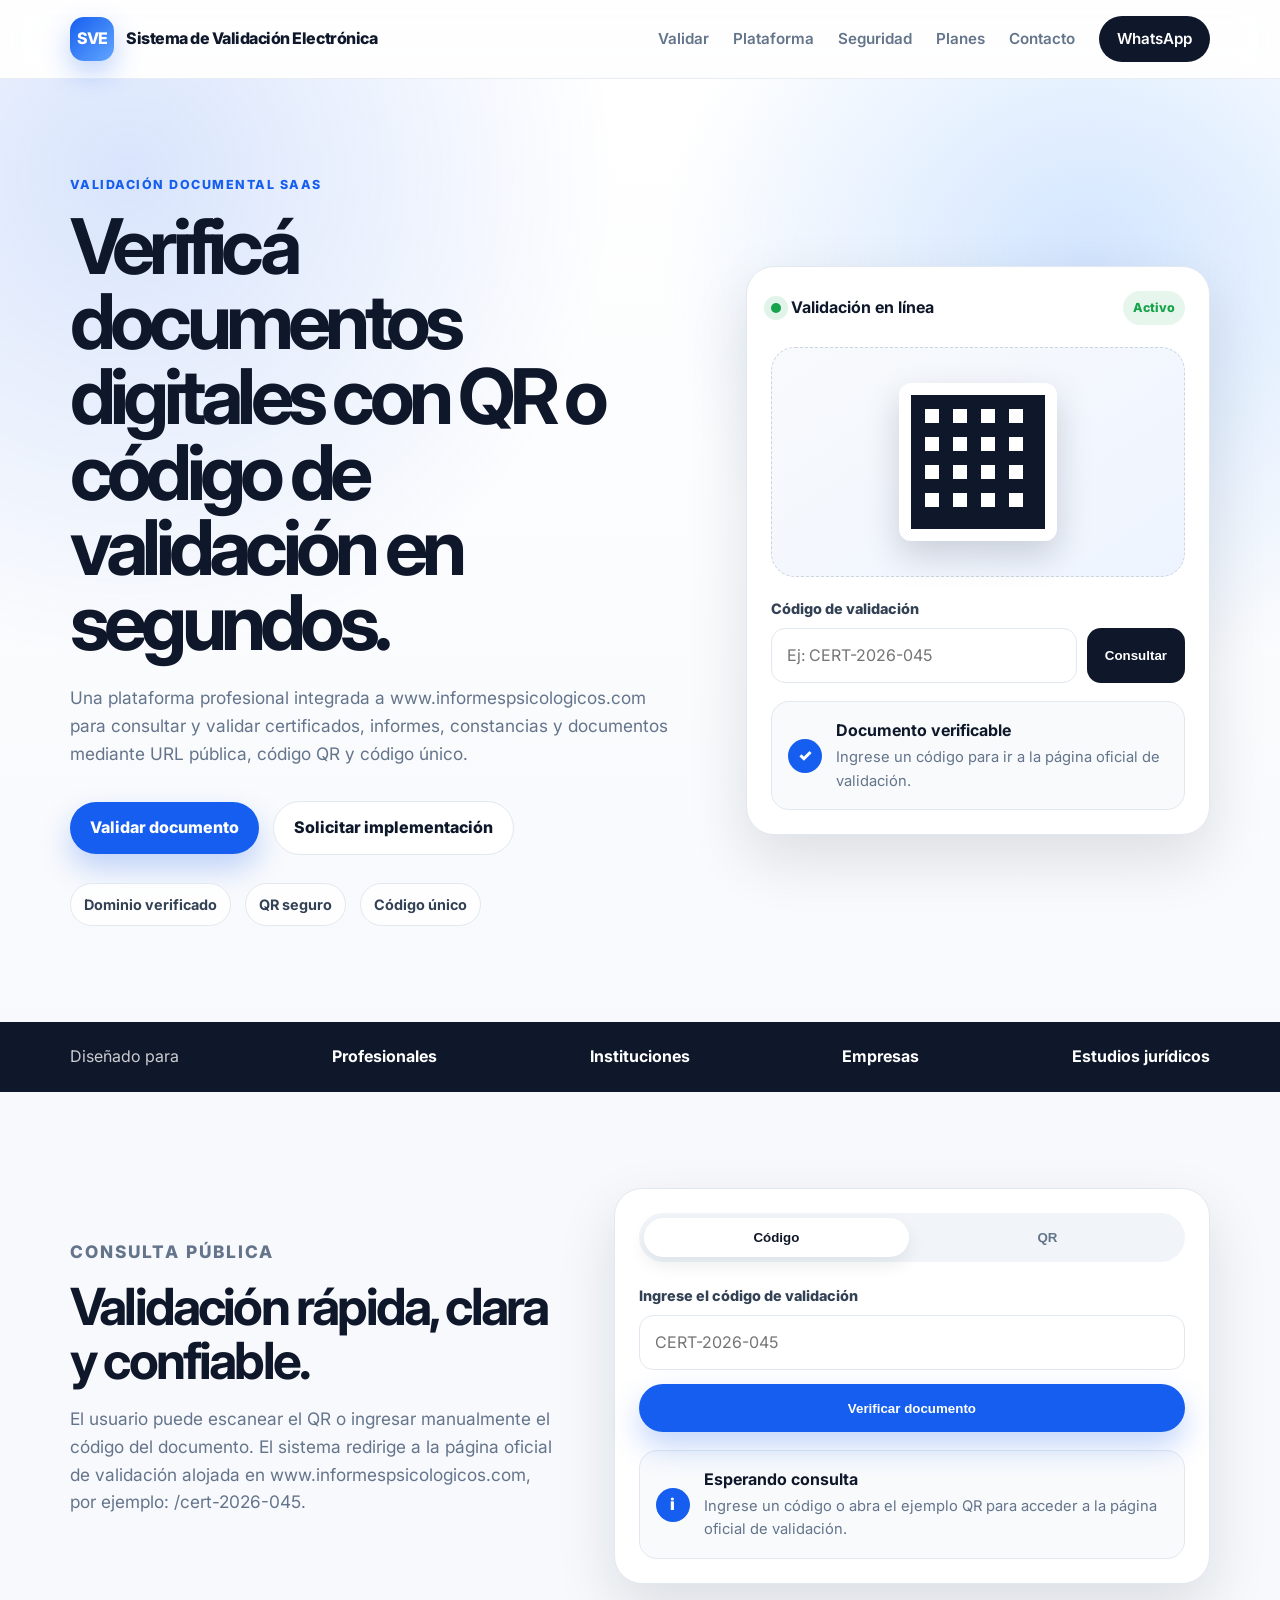
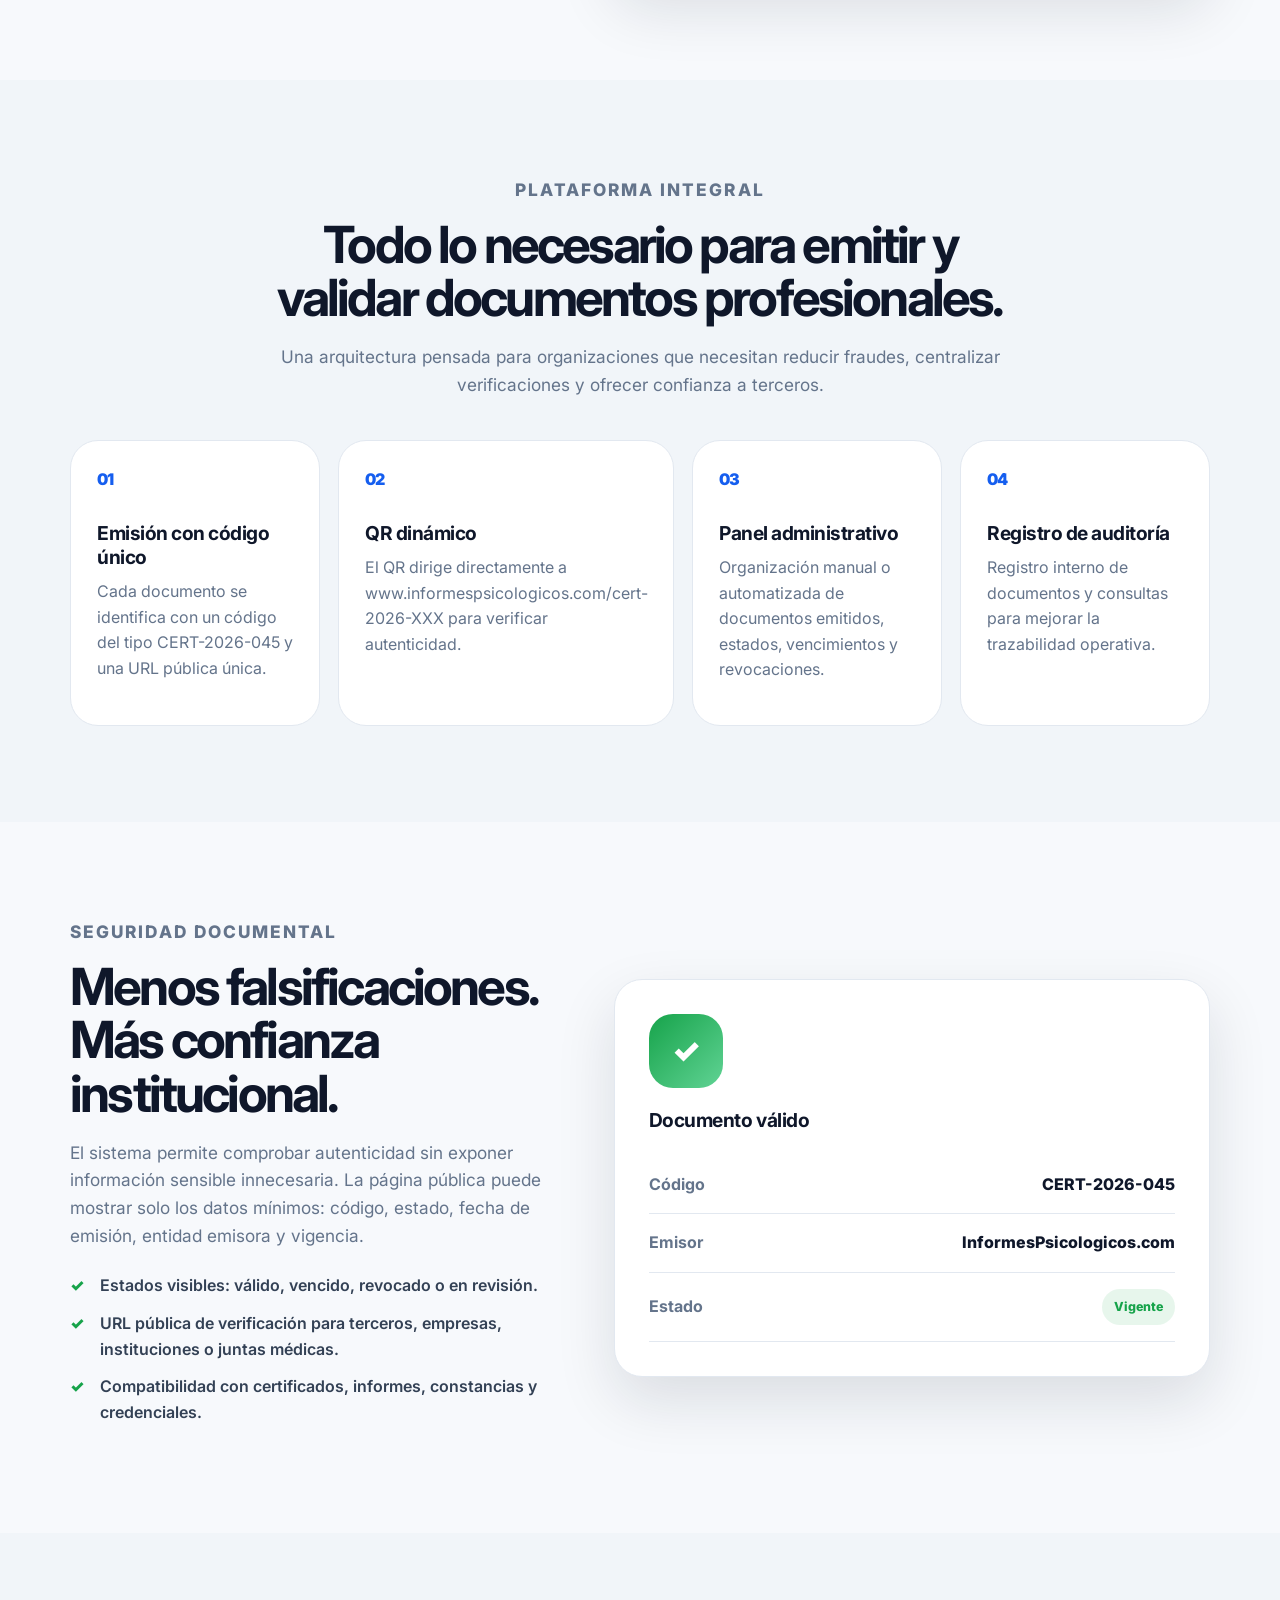
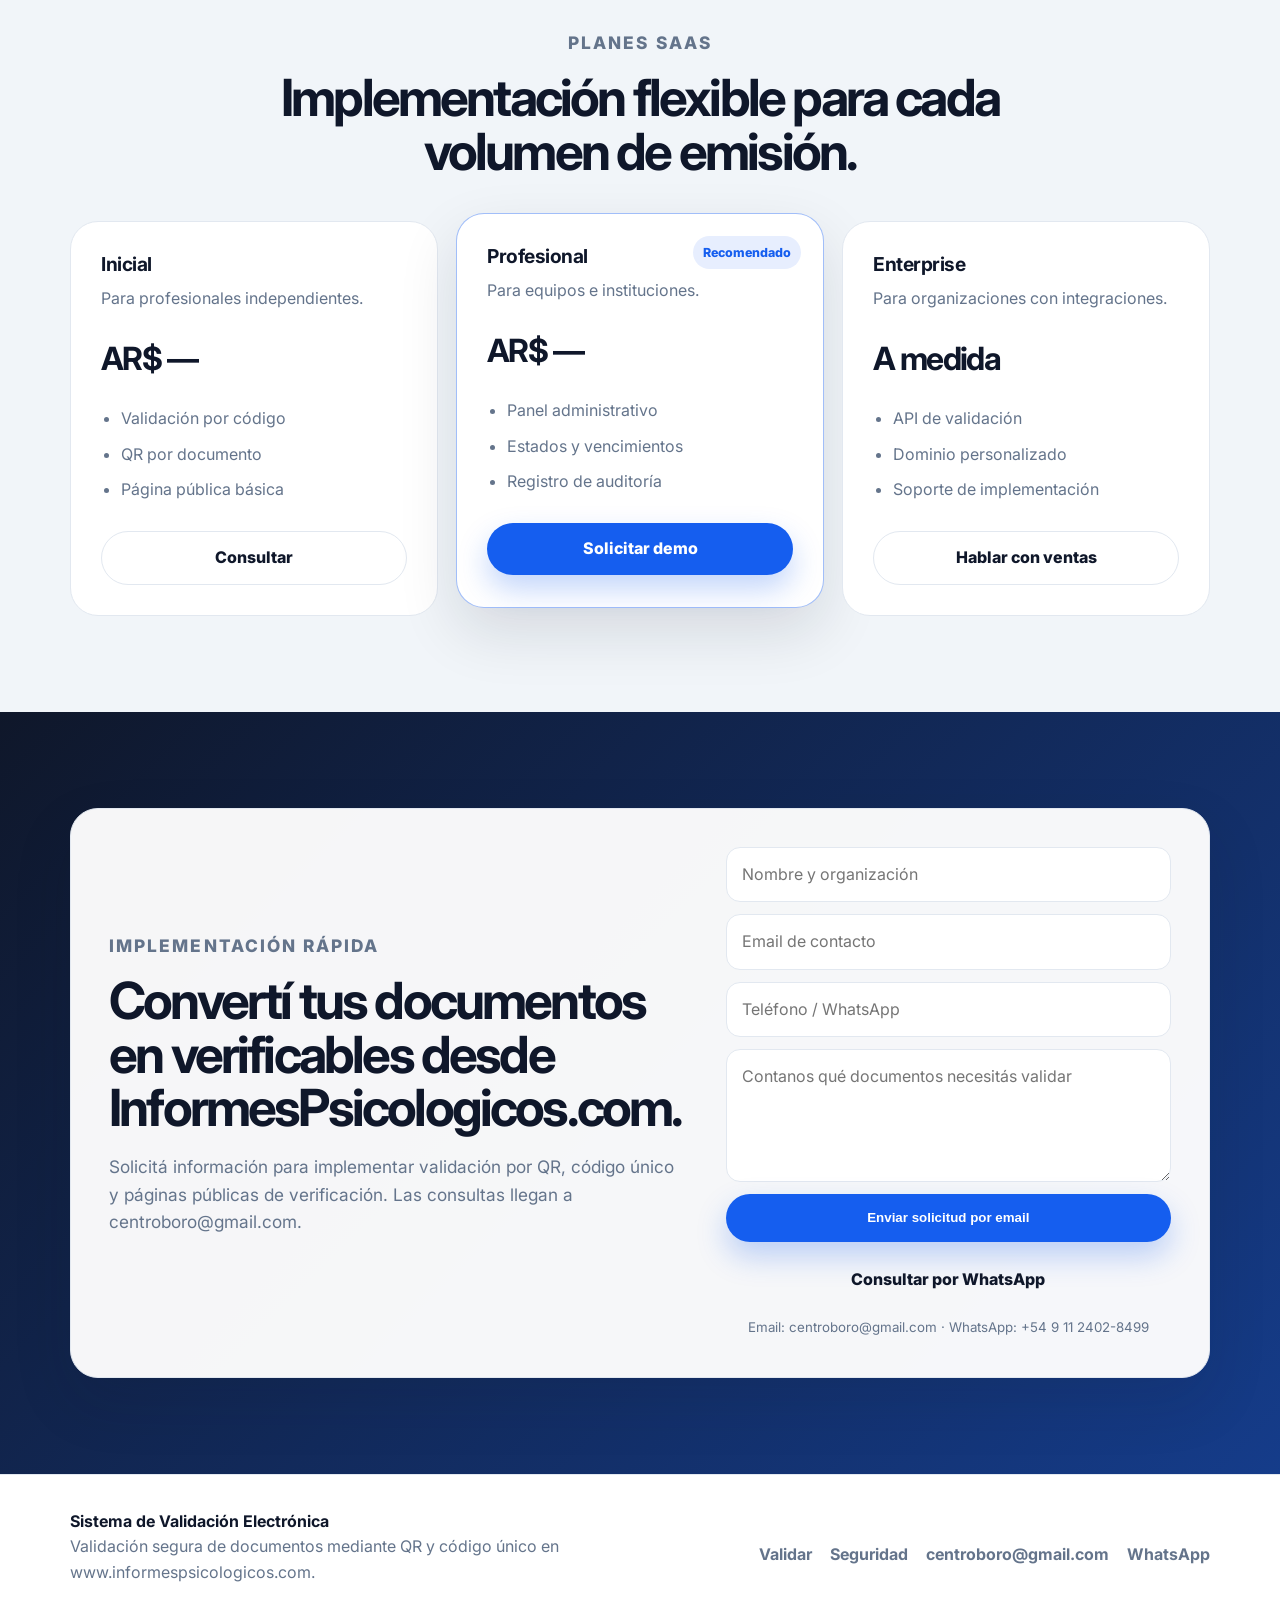
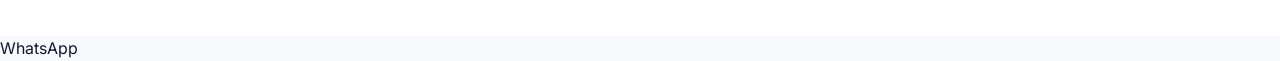
==== index.html @ 77246815 "Add files via upload" ====
<!DOCTYPE html>
<html lang="es">
<head>
  <meta charset="UTF-8" />
  <meta name="viewport" content="width=device-width, initial-scale=1.0" />
  <title>Sistema de Validación Electrónica | Validación segura de documentos</title>
  <meta name="description" content="Sistema de Validación Electrónica de InformesPsicologicos.com. Validación segura de documentos mediante código QR o código único." />
  <link rel="preconnect" href="https://fonts.googleapis.com">
  <link rel="preconnect" href="https://fonts.gstatic.com" crossorigin>
  <link href="https://fonts.googleapis.com/css2?family=Inter:wght@400;500;600;700;800&display=swap" rel="stylesheet">
  <link rel="stylesheet" href="style.css" />
</head>
<body>
  <header class="site-header" id="top">
    <nav class="navbar container" aria-label="Navegación principal">
      <a class="brand" href="#top" aria-label="Sistema de Validación Electrónica">
        <span class="brand-mark">SVE</span>
        <span class="brand-text">Sistema de Validación Electrónica</span>
      </a>

      <button class="nav-toggle" type="button" aria-label="Abrir menú" aria-expanded="false">
        <span></span>
        <span></span>
        <span></span>
      </button>

      <div class="nav-menu">
        <a href="#validar">Validar</a>
        <a href="#plataforma">Plataforma</a>
        <a href="#seguridad">Seguridad</a>
        <a href="#planes">Planes</a>
        <a href="#contacto">Contacto</a>
        <a href="https://wa.me/5491124028499?text=Hola.%20Quisiera%20recibir%20informaci%C3%B3n%20sobre%20el%20Sistema%20de%20Validaci%C3%B3n%20Electr%C3%B3nica." class="nav-cta" target="_blank" rel="noopener">WhatsApp</a>
      </div>
    </nav>
  </header>

  <main>
    <section class="hero section-padding">
      <div class="container hero-grid">
        <div class="hero-content">
          <p class="eyebrow">Validación documental SaaS</p>
          <h1>Verificá documentos digitales con QR o código de validación en segundos.</h1>
          <p class="hero-subtitle">Una plataforma profesional integrada a www.informespsicologicos.com para consultar y validar certificados, informes, constancias y documentos mediante URL pública, código QR y código único.</p>
          <div class="hero-actions">
            <a class="btn btn-primary" href="#validar">Validar documento</a>
            <a class="btn btn-secondary" href="#contacto">Solicitar implementación</a>
          </div>
          <div class="trust-row" aria-label="Características principales">
            <span>Dominio verificado</span>
            <span>QR seguro</span>
            <span>Código único</span>
          </div>
        </div>

        <aside class="validation-card" aria-label="Panel de validación rápida">
          <div class="card-header">
            <div>
              <span class="status-dot"></span>
              <strong>Validación en línea</strong>
            </div>
            <span class="badge">Activo</span>
          </div>
          <div class="qr-preview" aria-hidden="true">
            <div class="qr-grid"></div>
          </div>
          <form class="quick-form" id="heroValidationForm">
            <label for="heroCode">Código de validación</label>
            <div class="input-group">
              <input id="heroCode" name="heroCode" type="text" placeholder="Ej: CERT-2026-045" autocomplete="off" />
              <button type="submit">Consultar</button>
            </div>
          </form>
          <div class="mock-result" id="heroResult">
            <span class="check-icon">✓</span>
            <div>
              <strong>Documento verificable</strong>
              <p>Ingrese un código para ir a la página oficial de validación.</p>
            </div>
          </div>
        </aside>
      </div>
    </section>

    <section class="logos-section">
      <div class="container logos-wrap">
        <span>Diseñado para</span>
        <strong>Profesionales</strong>
        <strong>Instituciones</strong>
        <strong>Empresas</strong>
        <strong>Estudios jurídicos</strong>
      </div>
    </section>

    <section class="section-padding" id="validar">
      <div class="container validation-section">
        <div class="section-copy">
          <p class="eyebrow">Consulta pública</p>
          <h2>Validación rápida, clara y confiable.</h2>
          <p>El usuario puede escanear el QR o ingresar manualmente el código del documento. El sistema redirige a la página oficial de validación alojada en www.informespsicologicos.com, por ejemplo: /cert-2026-045.</p>
        </div>

        <div class="validator-panel">
          <div class="tabs" role="tablist" aria-label="Método de validación">
            <button class="tab active" type="button" data-tab="code">Código</button>
            <button class="tab" type="button" data-tab="qr">QR</button>
          </div>

          <div class="tab-panel active" id="codePanel">
            <form id="validationForm">
              <label for="validationCode">Ingrese el código de validación</label>
              <input id="validationCode" type="text" placeholder="CERT-2026-045" autocomplete="off" />
              <button class="btn btn-primary full" type="submit">Verificar documento</button>
            </form>
          </div>

          <div class="tab-panel" id="qrPanel">
            <div class="upload-box">
              <span class="upload-icon">▣</span>
              <strong>Escanear código QR</strong>
              <p>El QR impreso en cada documento debe apuntar a su URL oficial de validación, por ejemplo: www.informespsicologicos.com/cert-2026-045.</p>
              <button class="btn btn-secondary" type="button" id="simulateQr">Abrir ejemplo QR</button>
            </div>
          </div>

          <div class="result-box" id="resultBox" aria-live="polite">
            <span class="result-icon">i</span>
            <div>
              <strong>Esperando consulta</strong>
              <p>Ingrese un código o abra el ejemplo QR para acceder a la página oficial de validación.</p>
            </div>
          </div>
        </div>
      </div>
    </section>

    <section class="section-padding muted" id="plataforma">
      <div class="container">
        <div class="section-heading centered">
          <p class="eyebrow">Plataforma integral</p>
          <h2>Todo lo necesario para emitir y validar documentos profesionales.</h2>
          <p>Una arquitectura pensada para organizaciones que necesitan reducir fraudes, centralizar verificaciones y ofrecer confianza a terceros.</p>
        </div>

        <div class="features-grid">
          <article class="feature-card">
            <span class="feature-icon">01</span>
            <h3>Emisión con código único</h3>
            <p>Cada documento se identifica con un código del tipo CERT-2026-045 y una URL pública única.</p>
          </article>
          <article class="feature-card">
            <span class="feature-icon">02</span>
            <h3>QR dinámico</h3>
            <p>El QR dirige directamente a www.informespsicologicos.com/cert-2026-XXX para verificar autenticidad.</p>
          </article>
          <article class="feature-card">
            <span class="feature-icon">03</span>
            <h3>Panel administrativo</h3>
            <p>Organización manual o automatizada de documentos emitidos, estados, vencimientos y revocaciones.</p>
          </article>
          <article class="feature-card">
            <span class="feature-icon">04</span>
            <h3>Registro de auditoría</h3>
            <p>Registro interno de documentos y consultas para mejorar la trazabilidad operativa.</p>
          </article>
        </div>
      </div>
    </section>

    <section class="section-padding" id="seguridad">
      <div class="container security-grid">
        <div class="section-copy">
          <p class="eyebrow">Seguridad documental</p>
          <h2>Menos falsificaciones. Más confianza institucional.</h2>
          <p>El sistema permite comprobar autenticidad sin exponer información sensible innecesaria. La página pública puede mostrar solo los datos mínimos: código, estado, fecha de emisión, entidad emisora y vigencia.</p>
          <ul class="check-list">
            <li>Estados visibles: válido, vencido, revocado o en revisión.</li>
            <li>URL pública de verificación para terceros, empresas, instituciones o juntas médicas.</li>
            <li>Compatibilidad con certificados, informes, constancias y credenciales.</li>
          </ul>
        </div>

        <div class="security-card">
          <div class="shield">✓</div>
          <h3>Documento válido</h3>
          <dl>
            <div>
              <dt>Código</dt>
              <dd>CERT-2026-045</dd>
            </div>
            <div>
              <dt>Emisor</dt>
              <dd>InformesPsicologicos.com</dd>
            </div>
            <div>
              <dt>Estado</dt>
              <dd><span class="green-pill">Vigente</span></dd>
            </div>
          </dl>
        </div>
      </div>
    </section>

    <section class="section-padding muted" id="planes">
      <div class="container">
        <div class="section-heading centered">
          <p class="eyebrow">Planes SaaS</p>
          <h2>Implementación flexible para cada volumen de emisión.</h2>
        </div>

        <div class="pricing-grid">
          <article class="price-card">
            <h3>Inicial</h3>
            <p>Para profesionales independientes.</p>
            <strong class="price">AR$ —</strong>
            <ul>
              <li>Validación por código</li>
              <li>QR por documento</li>
              <li>Página pública básica</li>
            </ul>
            <a class="btn btn-secondary full" href="#contacto">Consultar</a>
          </article>
          <article class="price-card featured">
            <span class="popular">Recomendado</span>
            <h3>Profesional</h3>
            <p>Para equipos e instituciones.</p>
            <strong class="price">AR$ —</strong>
            <ul>
              <li>Panel administrativo</li>
              <li>Estados y vencimientos</li>
              <li>Registro de auditoría</li>
            </ul>
            <a class="btn btn-primary full" href="#contacto">Solicitar demo</a>
          </article>
          <article class="price-card">
            <h3>Enterprise</h3>
            <p>Para organizaciones con integraciones.</p>
            <strong class="price">A medida</strong>
            <ul>
              <li>API de validación</li>
              <li>Dominio personalizado</li>
              <li>Soporte de implementación</li>
            </ul>
            <a class="btn btn-secondary full" href="#contacto">Hablar con ventas</a>
          </article>
        </div>
      </div>
    </section>

    <section class="cta-section" id="contacto">
      <div class="container cta-box">
        <div>
          <p class="eyebrow">Implementación rápida</p>
          <h2>Convertí tus documentos en verificables desde InformesPsicologicos.com.</h2>
          <p>Solicitá información para implementar validación por QR, código único y páginas públicas de verificación. Las consultas llegan a centroboro@gmail.com.</p>
        </div>
        <form class="contact-form" id="contactForm">
          <input type="text" id="name" placeholder="Nombre y organización" required />
          <input type="email" id="email" placeholder="Email de contacto" required />
          <input type="tel" id="phone" placeholder="Teléfono / WhatsApp" />
          <textarea id="message" rows="4" placeholder="Contanos qué documentos necesitás validar"></textarea>
          <button class="btn btn-primary full" type="submit">Enviar solicitud por email</button>
          <a class="btn btn-whatsapp full" href="https://wa.me/5491124028499?text=Hola.%20Quisiera%20recibir%20informaci%C3%B3n%20sobre%20el%20Sistema%20de%20Validaci%C3%B3n%20Electr%C3%B3nica." target="_blank" rel="noopener">Consultar por WhatsApp</a>
          <small id="contactStatus">Email: centroboro@gmail.com · WhatsApp: +54 9 11 2402-8499</small>
        </form>
      </div>
    </section>
  </main>

  <footer class="site-footer">
    <div class="container footer-grid">
      <div>
        <strong>Sistema de Validación Electrónica</strong>
        <p>Validación segura de documentos mediante QR y código único en www.informespsicologicos.com.</p>
      </div>
      <div class="footer-links">
        <a href="#validar">Validar</a>
        <a href="#seguridad">Seguridad</a>
        <a href="mailto:centroboro@gmail.com">centroboro@gmail.com</a>
        <a href="https://wa.me/5491124028499" target="_blank" rel="noopener">WhatsApp</a>
      </div>
    </div>
  </footer>

  <a class="floating-whatsapp" href="https://wa.me/5491124028499?text=Hola.%20Quisiera%20recibir%20informaci%C3%B3n%20sobre%20el%20Sistema%20de%20Validaci%C3%B3n%20Electr%C3%B3nica." target="_blank" rel="noopener" aria-label="Contactar por WhatsApp">WhatsApp</a>

  <script src="script.js"></script>
</body>
</html>
---- style.css ----
:root {
  --bg: #f7f9fc;
  --surface: #ffffff;
  --surface-soft: #eef4ff;
  --text: #0f172a;
  --muted: #64748b;
  --primary: #155eef;
  --primary-dark: #0f45bd;
  --border: #e2e8f0;
  --success: #16a34a;
  --warning: #ca8a04;
  --danger: #dc2626;
  --shadow: 0 24px 60px rgba(15, 23, 42, 0.12);
  --radius-xl: 28px;
  --radius-lg: 20px;
  --radius-md: 14px;
}

* {
  box-sizing: border-box;
}

html {
  scroll-behavior: smooth;
}

body {
  margin: 0;
  font-family: 'Inter', system-ui, -apple-system, BlinkMacSystemFont, 'Segoe UI', sans-serif;
  background: var(--bg);
  color: var(--text);
  line-height: 1.6;
}

a {
  color: inherit;
  text-decoration: none;
}

img,
svg {
  max-width: 100%;
}

.container {
  width: min(1140px, calc(100% - 40px));
  margin: 0 auto;
}

.section-padding {
  padding: 96px 0;
}

.site-header {
  position: sticky;
  top: 0;
  z-index: 30;
  background: rgba(255, 255, 255, 0.84);
  backdrop-filter: blur(18px);
  border-bottom: 1px solid rgba(226, 232, 240, 0.78);
}

.navbar {
  height: 78px;
  display: flex;
  align-items: center;
  justify-content: space-between;
  gap: 24px;
}

.brand {
  display: flex;
  align-items: center;
  gap: 12px;
  font-weight: 800;
}

.brand-mark {
  display: grid;
  place-items: center;
  width: 44px;
  height: 44px;
  border-radius: 14px;
  background: linear-gradient(135deg, var(--primary), #62a6ff);
  color: #fff;
  letter-spacing: -0.05em;
  box-shadow: 0 12px 28px rgba(21, 94, 239, 0.28);
}

.brand-text {
  letter-spacing: -0.03em;
}

.nav-menu {
  display: flex;
  align-items: center;
  gap: 24px;
  color: var(--muted);
  font-weight: 600;
  font-size: 0.95rem;
}

.nav-menu a:hover {
  color: var(--primary);
}

.nav-cta {
  color: #fff !important;
  background: var(--text);
  padding: 11px 18px;
  border-radius: 999px;
}

.nav-toggle {
  display: none;
  width: 44px;
  height: 44px;
  border: 1px solid var(--border);
  background: #fff;
  border-radius: 12px;
  padding: 9px;
  cursor: pointer;
}

.nav-toggle span {
  display: block;
  height: 2px;
  background: var(--text);
  margin: 6px 0;
  border-radius: 999px;
}

.hero {
  position: relative;
  overflow: hidden;
  background:
    radial-gradient(circle at 10% 10%, rgba(21, 94, 239, 0.16), transparent 34%),
    radial-gradient(circle at 85% 20%, rgba(98, 166, 255, 0.28), transparent 32%),
    linear-gradient(180deg, #ffffff 0%, #f7f9fc 100%);
}

.hero-grid {
  display: grid;
  grid-template-columns: minmax(0, 1.08fr) minmax(340px, 0.82fr);
  align-items: center;
  gap: 64px;
}

.eyebrow {
  margin: 0 0 14px;
  color: var(--primary);
  font-weight: 800;
  text-transform: uppercase;
  letter-spacing: 0.12em;
  font-size: 0.78rem;
}

h1,
h2,
h3,
p {
  margin-top: 0;
}

h1 {
  font-size: clamp(2.7rem, 6vw, 5.3rem);
  line-height: 0.98;
  letter-spacing: -0.075em;
  margin-bottom: 24px;
}

h2 {
  font-size: clamp(2rem, 4vw, 3.3rem);
  line-height: 1.05;
  letter-spacing: -0.055em;
  margin-bottom: 18px;
}

h3 {
  font-size: 1.2rem;
  line-height: 1.25;
  letter-spacing: -0.025em;
  margin-bottom: 10px;
}

.hero-subtitle,
.section-copy p,
.section-heading p,
.cta-box p {
  color: var(--muted);
  font-size: 1.08rem;
}

.hero-actions,
.trust-row {
  display: flex;
  flex-wrap: wrap;
  gap: 14px;
  align-items: center;
}

.hero-actions {
  margin: 34px 0 28px;
}

.btn {
  display: inline-flex;
  align-items: center;
  justify-content: center;
  min-height: 48px;
  padding: 13px 20px;
  border: 0;
  border-radius: 999px;
  font-weight: 800;
  cursor: pointer;
  transition: transform 0.18s ease, box-shadow 0.18s ease, background 0.18s ease;
}

.btn:hover {
  transform: translateY(-2px);
}

.btn-primary {
  color: #fff;
  background: var(--primary);
  box-shadow: 0 14px 30px rgba(21, 94, 239, 0.26);
}

.btn-primary:hover {
  background: var(--primary-dark);
}

.btn-secondary {
  color: var(--text);
  background: #fff;
  border: 1px solid var(--border);
}

.full {
  width: 100%;
}

.trust-row span {
  color: #334155;
  background: rgba(255, 255, 255, 0.84);
  border: 1px solid var(--border);
  border-radius: 999px;
  padding: 9px 13px;
  font-size: 0.9rem;
  font-weight: 700;
}

.validation-card,
.validator-panel,
.security-card,
.price-card,
.feature-card,
.cta-box {
  background: var(--surface);
  border: 1px solid var(--border);
  border-radius: var(--radius-xl);
  box-shadow: var(--shadow);
}

.validation-card {
  padding: 24px;
}

.card-header,
.mock-result,
.result-box {
  display: flex;
  align-items: center;
  gap: 14px;
}

.card-header {
  justify-content: space-between;
  margin-bottom: 22px;
}

.card-header > div {
  display: flex;
  align-items: center;
  gap: 10px;
}

.status-dot {
  width: 10px;
  height: 10px;
  background: var(--success);
  border-radius: 50%;
  box-shadow: 0 0 0 7px rgba(22, 163, 74, 0.12);
}

.badge,
.green-pill,
.popular {
  display: inline-flex;
  align-items: center;
  border-radius: 999px;
  font-weight: 800;
  font-size: 0.78rem;
}

.badge {
  color: var(--success);
  background: rgba(22, 163, 74, 0.1);
  padding: 7px 10px;
}

.qr-preview {
  display: grid;
  place-items: center;
  height: 230px;
  background: linear-gradient(145deg, #f8fafc, #eef4ff);
  border: 1px dashed #cbd5e1;
  border-radius: 24px;
  margin-bottom: 20px;
}

.qr-grid {
  width: 158px;
  height: 158px;
  border-radius: 12px;
  background:
    linear-gradient(90deg, #0f172a 50%, transparent 50%) 0 0 / 28px 28px,
    linear-gradient(#0f172a 50%, transparent 50%) 0 0 / 28px 28px,
    #fff;
  border: 12px solid #fff;
  box-shadow: inset 0 0 0 10px #0f172a, 0 14px 35px rgba(15, 23, 42, 0.18);
}

.quick-form label,
#validationForm label {
  display: block;
  margin-bottom: 8px;
  color: #334155;
  font-weight: 800;
  font-size: 0.9rem;
}

.input-group {
  display: flex;
  gap: 10px;
}

input,
textarea {
  width: 100%;
  border: 1px solid var(--border);
  border-radius: 14px;
  padding: 14px 15px;
  color: var(--text);
  background: #fff;
  font: inherit;
  outline: none;
}

textarea {
  resize: vertical;
}

input:focus,
textarea:focus {
  border-color: var(--primary);
  box-shadow: 0 0 0 4px rgba(21, 94, 239, 0.12);
}

.input-group button {
  border: 0;
  border-radius: 14px;
  padding: 0 18px;
  color: #fff;
  background: var(--text);
  font-weight: 800;
  cursor: pointer;
}

.mock-result,
.result-box {
  margin-top: 18px;
  padding: 16px;
  border-radius: 18px;
  background: #f8fafc;
  border: 1px solid var(--border);
}

.mock-result p,
.result-box p {
  margin: 2px 0 0;
  color: var(--muted);
  font-size: 0.92rem;
}

.check-icon,
.result-icon {
  display: grid;
  place-items: center;
  flex: 0 0 34px;
  width: 34px;
  height: 34px;
  border-radius: 50%;
  color: #fff;
  background: var(--primary);
  font-weight: 900;
}

.logos-section {
  padding: 22px 0;
  background: var(--text);
  color: #fff;
}

.logos-wrap {
  display: flex;
  justify-content: space-between;
  gap: 18px;
  flex-wrap: wrap;
  color: rgba(255, 255, 255, 0.78);
}

.logos-wrap strong {
  color: #fff;
}

.validation-section,
.security-grid {
  display: grid;
  grid-template-columns: 0.9fr 1.1fr;
  gap: 56px;
  align-items: center;
}

.validator-panel {
  padding: 24px;
}

.tabs {
  display: grid;
  grid-template-columns: 1fr 1fr;
  padding: 5px;
  gap: 6px;
  background: #f1f5f9;
  border-radius: 999px;
  margin-bottom: 22px;
}

.tab {
  border: 0;
  background: transparent;
  padding: 12px;
  border-radius: 999px;
  color: var(--muted);
  font-weight: 800;
  cursor: pointer;
}

.tab.active {
  color: var(--text);
  background: #fff;
  box-shadow: 0 8px 18px rgba(15, 23, 42, 0.08);
}

.tab-panel {
  display: none;
}

.tab-panel.active {
  display: block;
}

#validationForm input {
  margin-bottom: 14px;
}

.upload-box {
  display: grid;
  place-items: center;
  text-align: center;
  gap: 10px;
  min-height: 238px;
  padding: 30px;
  border: 1px dashed #cbd5e1;
  border-radius: 22px;
  background: #f8fafc;
}

.upload-box p {
  color: var(--muted);
  margin-bottom: 4px;
}

.upload-icon {
  display: grid;
  place-items: center;
  width: 56px;
  height: 56px;
  border-radius: 18px;
  color: var(--primary);
  background: rgba(21, 94, 239, 0.1);
  font-size: 1.7rem;
}

.muted {
  background: #f1f5f9;
}

.section-heading {
  max-width: 760px;
  margin-bottom: 42px;
}

.centered {
  text-align: center;
  margin-left: auto;
  margin-right: auto;
}

.features-grid,
.pricing-grid {
  display: grid;
  grid-template-columns: repeat(4, 1fr);
  gap: 18px;
}

.feature-card {
  padding: 26px;
  box-shadow: none;
}

.feature-card p,
.price-card p,
.price-card li,
.site-footer p {
  color: var(--muted);
}

.feature-icon {
  display: inline-flex;
  margin-bottom: 28px;
  color: var(--primary);
  font-weight: 900;
  letter-spacing: -0.05em;
}

.check-list {
  list-style: none;
  padding: 0;
  margin: 24px 0 0;
}

.check-list li {
  position: relative;
  padding-left: 30px;
  margin: 12px 0;
  color: #334155;
  font-weight: 600;
}

.check-list li::before {
  content: '✓';
  position: absolute;
  left: 0;
  top: 0;
  color: var(--success);
  font-weight: 900;
}

.security-card {
  padding: 34px;
}

.shield {
  display: grid;
  place-items: center;
  width: 74px;
  height: 74px;
  border-radius: 24px;
  color: #fff;
  background: linear-gradient(135deg, var(--success), #60d394);
  font-size: 2rem;
  font-weight: 900;
  margin-bottom: 20px;
}

dl {
  margin: 24px 0 0;
}

dl div {
  display: flex;
  align-items: center;
  justify-content: space-between;
  gap: 18px;
  padding: 16px 0;
  border-bottom: 1px solid var(--border);
}

dt {
  color: var(--muted);
  font-weight: 700;
}

dd {
  margin: 0;
  font-weight: 800;
}

.green-pill {
  color: var(--success);
  background: rgba(22, 163, 74, 0.1);
  padding: 8px 12px;
}

.pricing-grid {
  grid-template-columns: repeat(3, 1fr);
  align-items: stretch;
}

.price-card {
  position: relative;
  padding: 30px;
  box-shadow: none;
}

.price-card.featured {
  border-color: rgba(21, 94, 239, 0.4);
  box-shadow: var(--shadow);
  transform: translateY(-8px);
}

.popular {
  position: absolute;
  top: 22px;
  right: 22px;
  color: var(--primary);
  background: rgba(21, 94, 239, 0.1);
  padding: 7px 10px;
}

.price {
  display: block;
  margin: 22px 0;
  font-size: 2rem;
  letter-spacing: -0.05em;
}

.price-card ul {
  padding-left: 20px;
  margin-bottom: 28px;
}

.price-card li {
  margin: 10px 0;
}

.cta-section {
  padding: 96px 0;
  background: linear-gradient(135deg, #0f172a, #153c8a);
}

.cta-box {
  display: grid;
  grid-template-columns: 0.95fr 1.05fr;
  gap: 44px;
  align-items: center;
  padding: 38px;
  background: rgba(255, 255, 255, 0.96);
}

.contact-form {
  display: grid;
  gap: 12px;
}

.contact-form small {
  color: var(--muted);
  text-align: center;
}

.site-footer {
  padding: 34px 0;
  background: #fff;
  border-top: 1px solid var(--border);
}

.footer-grid {
  display: flex;
  justify-content: space-between;
  gap: 24px;
  align-items: center;
}

.footer-links {
  display: flex;
  gap: 18px;
  color: var(--muted);
  font-weight: 700;
}

.result-success .result-icon,
.result-success .check-icon {
  background: var(--success);
}

.result-warning .result-icon {
  background: var(--warning);
}

.result-danger .result-icon {
  background: var(--danger);
}

@media (max-width: 920px) {
  .nav-toggle {
    display: block;
  }

  .nav-menu {
    position: absolute;
    top: 78px;
    left: 20px;
    right: 20px;
    display: none;
    flex-direction: column;
    align-items: stretch;
    padding: 18px;
    background: #fff;
    border: 1px solid var(--border);
    border-radius: 22px;
    box-shadow: var(--shadow);
  }

  .nav-menu.open {
    display: flex;
  }

  .hero-grid,
  .validation-section,
  .security-grid,
  .cta-box {
    grid-template-columns: 1fr;
  }

  .features-grid,
  .pricing-grid {
    grid-template-columns: repeat(2, 1fr);
  }
}

@media (max-width: 640px) {
  .container {
    width: min(100% - 28px, 1140px);
  }

  .section-padding,
  .cta-section {
    padding: 68px 0;
  }

  .brand-text {
    display: none;
  }

  .hero-actions,
  .input-group,
  .footer-grid {
    flex-direction: column;
    align-items: stretch;
  }

  .features-grid,
  .pricing-grid {
    grid-template-columns: 1fr;
  }

  .price-card.featured {
    transform: none;
  }

  .cta-box,
  .validation-card,
  .validator-panel,
  .security-card {
    padding: 22px;
  }

  dl div {
    align-items: flex-start;
    flex-direction: column;
    gap: 4px;
  }
}
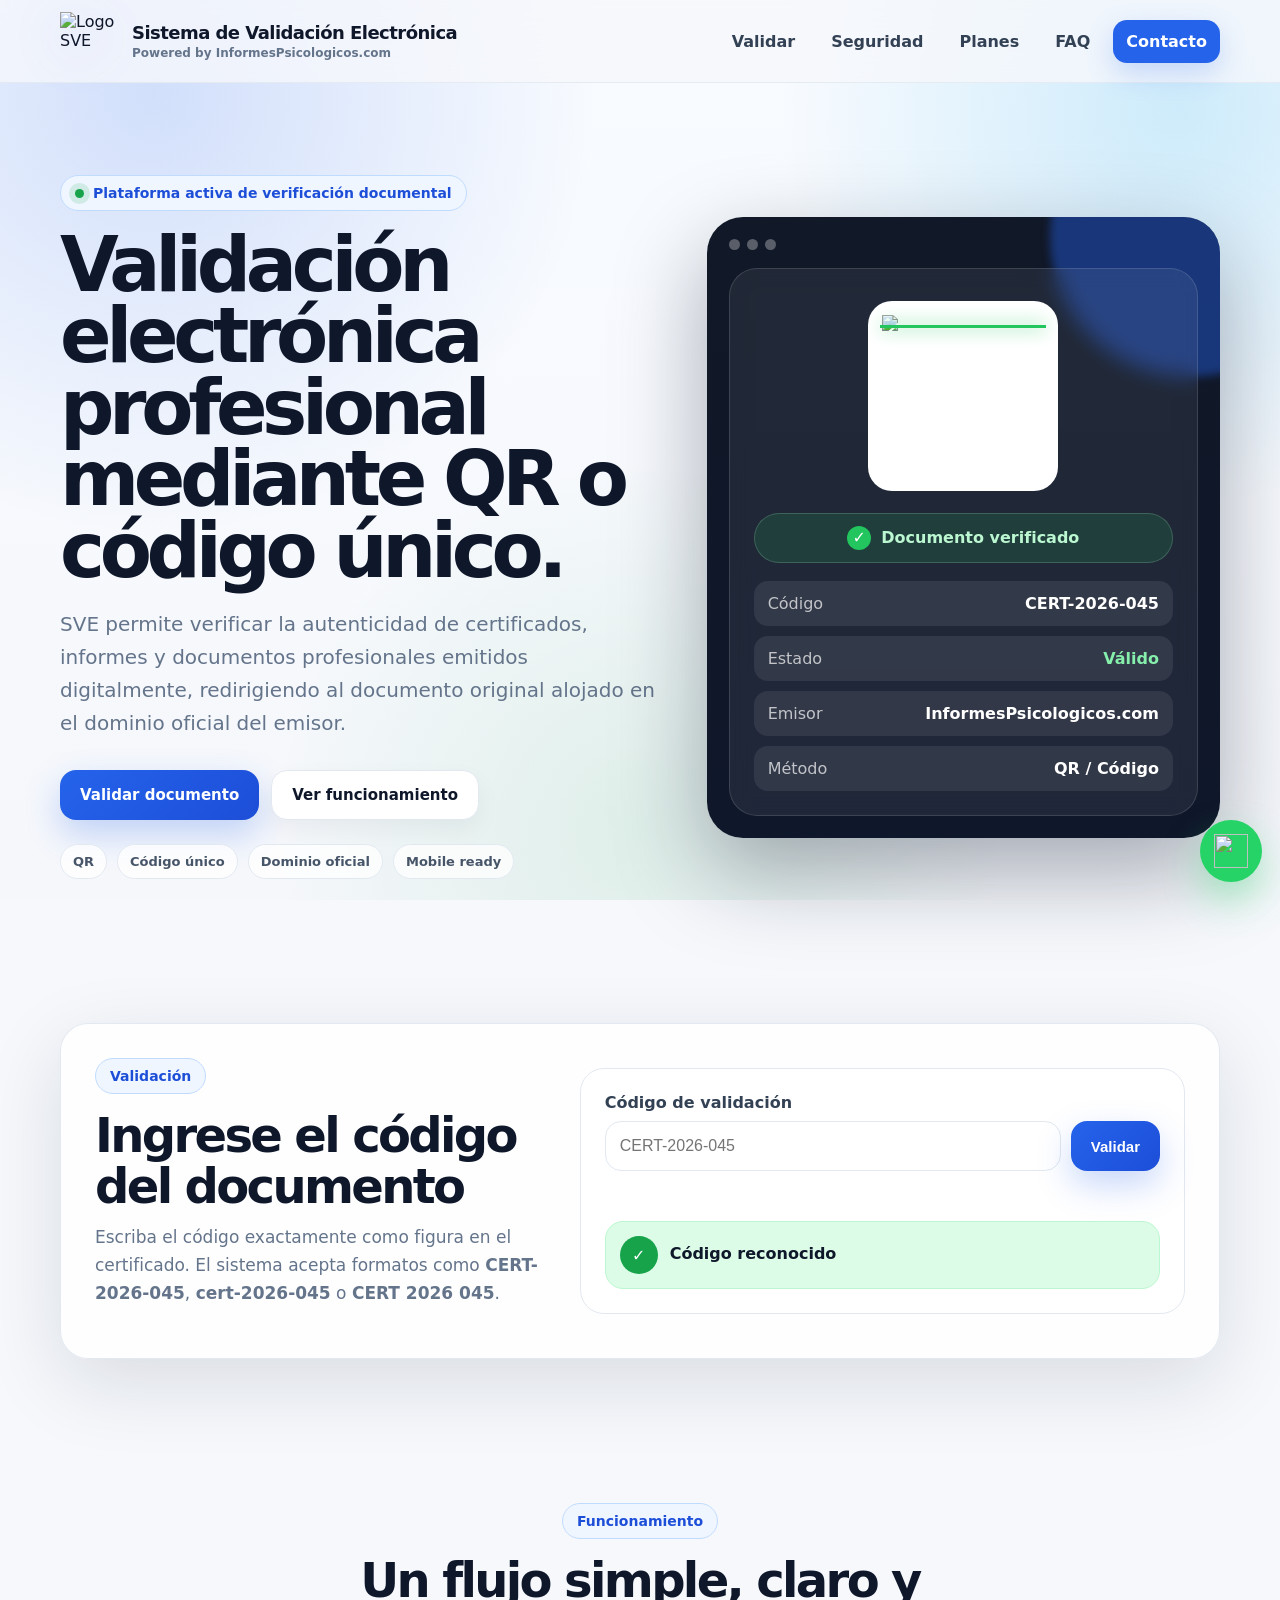
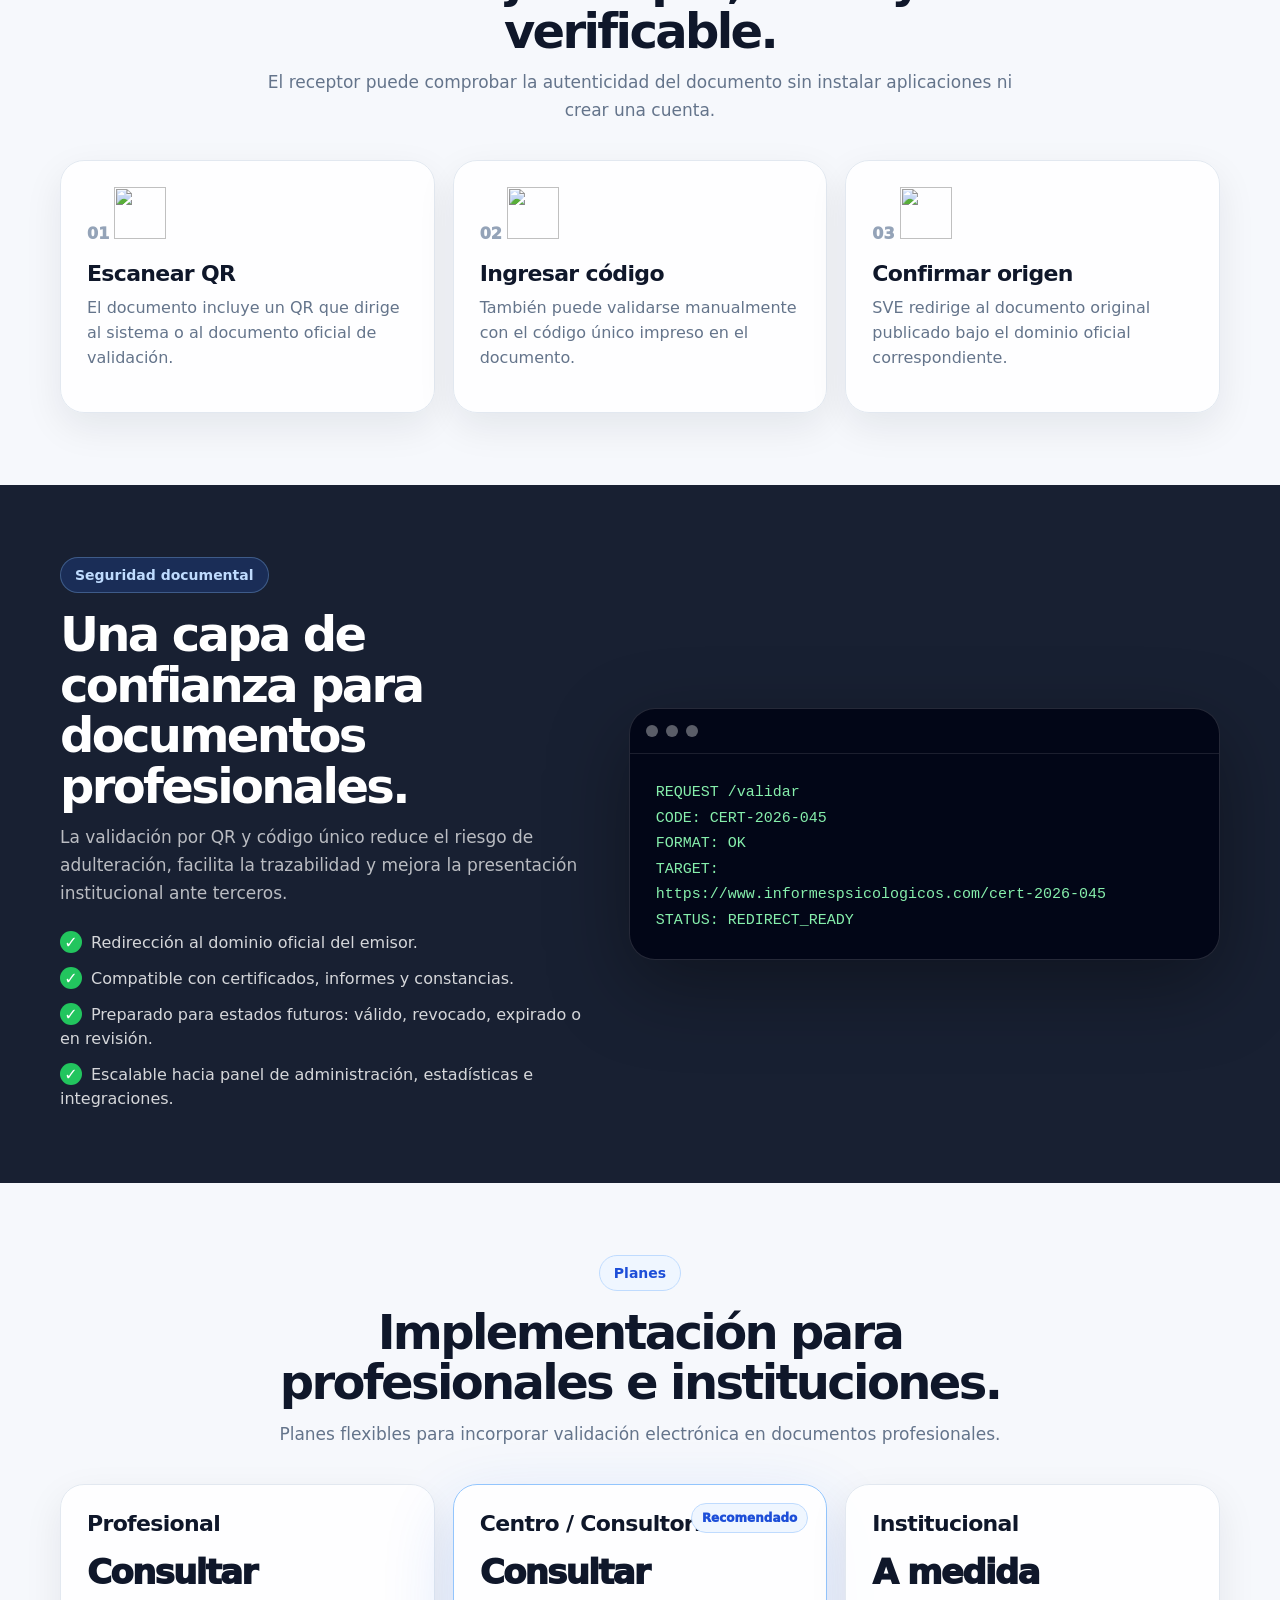
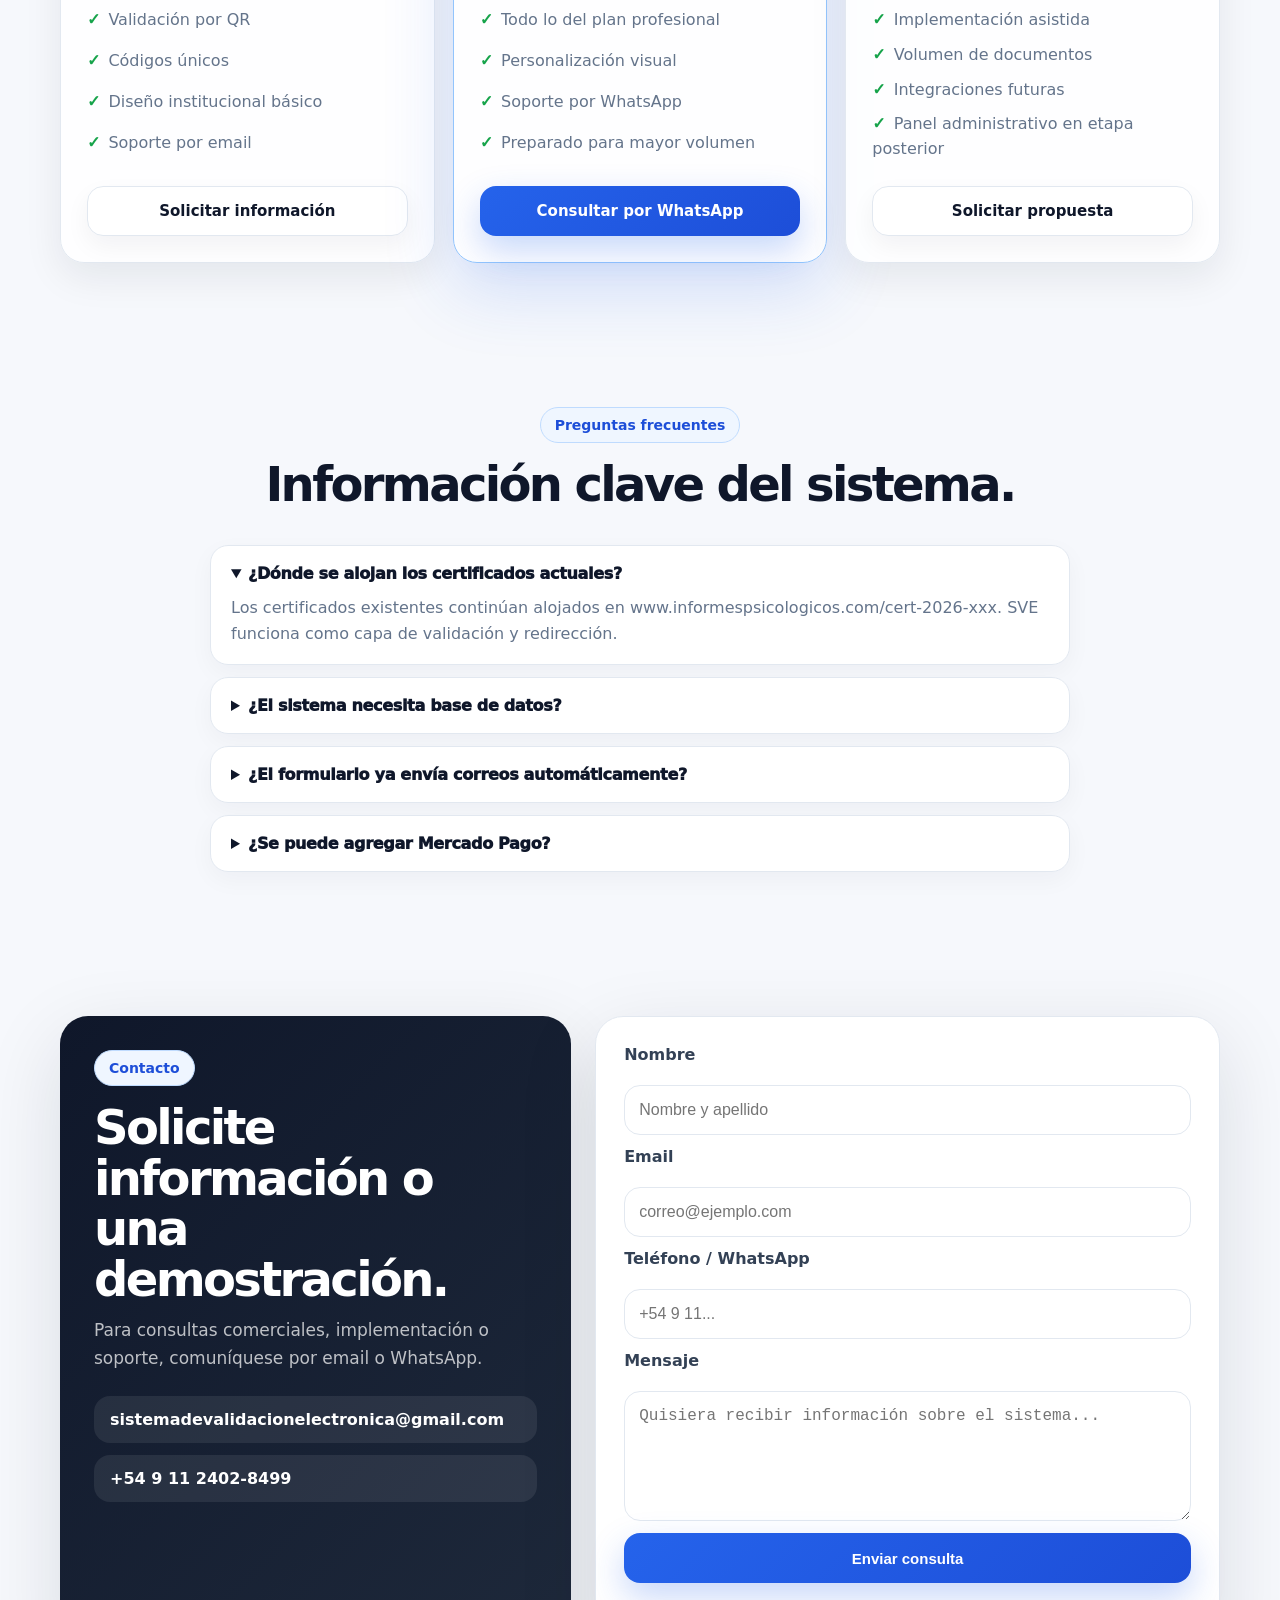
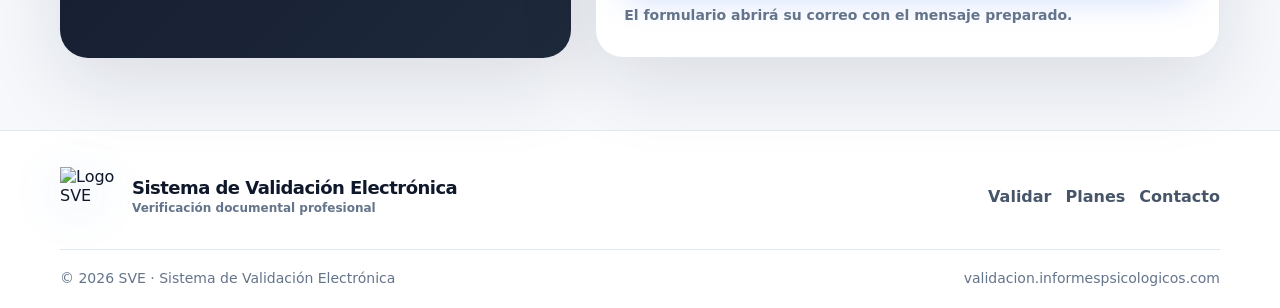
==== commit 48f4ba02: "Versión 3" ====
--- a/index.html
+++ b/index.html
@@ -3,286 +3,383 @@
 <head>
   <meta charset="UTF-8" />
   <meta name="viewport" content="width=device-width, initial-scale=1.0" />
-  <title>Sistema de Validación Electrónica | Validación segura de documentos</title>
-  <meta name="description" content="Sistema de Validación Electrónica de InformesPsicologicos.com. Validación segura de documentos mediante código QR o código único." />
-  <link rel="preconnect" href="https://fonts.googleapis.com">
-  <link rel="preconnect" href="https://fonts.gstatic.com" crossorigin>
-  <link href="https://fonts.googleapis.com/css2?family=Inter:wght@400;500;600;700;800&display=swap" rel="stylesheet">
+
+  <title>SVE | Sistema de Validación Electrónica</title>
+  <meta name="description" content="Sistema profesional de validación electrónica de documentos mediante código QR o código único de verificación." />
+  <meta name="keywords" content="validación electrónica, certificados digitales, QR, documentos profesionales, SVE, verificación documental" />
+  <meta name="author" content="Sistema de Validación Electrónica" />
+  <meta name="robots" content="index, follow" />
+
+  <meta property="og:title" content="SVE | Sistema de Validación Electrónica" />
+  <meta property="og:description" content="Verificación segura de documentos profesionales mediante código QR o código único." />
+  <meta property="og:type" content="website" />
+  <meta property="og:url" content="https://validacion.informespsicologicos.com/" />
+  <meta property="og:image" content="https://validacion.informespsicologicos.com/assets/og-image.svg" />
+
+  <meta name="twitter:card" content="summary_large_image" />
+  <meta name="twitter:title" content="SVE | Sistema de Validación Electrónica" />
+  <meta name="twitter:description" content="Verificación segura de documentos profesionales mediante QR o código único." />
+  <meta name="twitter:image" content="https://validacion.informespsicologicos.com/assets/og-image.svg" />
+
+  <link rel="canonical" href="https://validacion.informespsicologicos.com/" />
+  <link rel="icon" type="image/svg+xml" href="assets/favicon.svg" />
+  <link rel="apple-touch-icon" href="assets/apple-touch-icon.svg" />
+  <link rel="manifest" href="site.webmanifest" />
   <link rel="stylesheet" href="style.css" />
+
+  <script type="application/ld+json">
+  {
+    "@context":"https://schema.org",
+    "@type":"SoftwareApplication",
+    "name":"SVE - Sistema de Validación Electrónica",
+    "applicationCategory":"BusinessApplication",
+    "operatingSystem":"Web",
+    "url":"https://validacion.informespsicologicos.com/",
+    "description":"Sistema profesional de validación electrónica de documentos mediante QR y código único.",
+    "publisher":{
+      "@type":"Organization",
+      "name":"Sistema de Validación Electrónica",
+      "email":"sistemadevalidacionelectronica@gmail.com"
+    }
+  }
+  </script>
 </head>
+
 <body>
-  <header class="site-header" id="top">
-    <nav class="navbar container" aria-label="Navegación principal">
-      <a class="brand" href="#top" aria-label="Sistema de Validación Electrónica">
-        <span class="brand-mark">SVE</span>
-        <span class="brand-text">Sistema de Validación Electrónica</span>
+  <div class="site-bg" aria-hidden="true"></div>
+
+  <header class="header" id="top">
+    <div class="container nav">
+      <a class="brand" href="#top" aria-label="Inicio SVE">
+        <img class="brand-logo" src="assets/logo-sve.svg" alt="Logo SVE" />
+        <span>
+          <strong>Sistema de Validación Electrónica</strong>
+          <small>Powered by InformesPsicologicos.com</small>
+        </span>
       </a>
 
-      <button class="nav-toggle" type="button" aria-label="Abrir menú" aria-expanded="false">
-        <span></span>
-        <span></span>
-        <span></span>
+      <button class="menu-toggle" id="menuToggle" aria-label="Abrir menú" aria-expanded="false">
+        <span></span><span></span><span></span>
       </button>
 
-      <div class="nav-menu">
+      <nav class="nav-links" id="navLinks" aria-label="Navegación principal">
         <a href="#validar">Validar</a>
-        <a href="#plataforma">Plataforma</a>
         <a href="#seguridad">Seguridad</a>
         <a href="#planes">Planes</a>
-        <a href="#contacto">Contacto</a>
-        <a href="https://wa.me/5491124028499?text=Hola.%20Quisiera%20recibir%20informaci%C3%B3n%20sobre%20el%20Sistema%20de%20Validaci%C3%B3n%20Electr%C3%B3nica." class="nav-cta" target="_blank" rel="noopener">WhatsApp</a>
-      </div>
-    </nav>
+        <a href="#faq">FAQ</a>
+        <a class="nav-cta" href="#contacto">Contacto</a>
+      </nav>
+    </div>
   </header>
 
   <main>
-    <section class="hero section-padding">
+    <section class="hero section">
       <div class="container hero-grid">
-        <div class="hero-content">
-          <p class="eyebrow">Validación documental SaaS</p>
-          <h1>Verificá documentos digitales con QR o código de validación en segundos.</h1>
-          <p class="hero-subtitle">Una plataforma profesional integrada a www.informespsicologicos.com para consultar y validar certificados, informes, constancias y documentos mediante URL pública, código QR y código único.</p>
+        <div class="hero-copy reveal">
+          <div class="eyebrow">
+            <span class="pulse-dot"></span>
+            Plataforma activa de verificación documental
+          </div>
+
+          <h1>Validación electrónica profesional mediante QR o código único.</h1>
+
+          <p class="lead">
+            SVE permite verificar la autenticidad de certificados, informes y documentos
+            profesionales emitidos digitalmente, redirigiendo al documento original alojado
+            en el dominio oficial del emisor.
+          </p>
+
           <div class="hero-actions">
             <a class="btn btn-primary" href="#validar">Validar documento</a>
-            <a class="btn btn-secondary" href="#contacto">Solicitar implementación</a>
-          </div>
+            <a class="btn btn-secondary" href="#funcionamiento">Ver funcionamiento</a>
+          </div>
+
           <div class="trust-row" aria-label="Características principales">
-            <span>Dominio verificado</span>
-            <span>QR seguro</span>
+            <span>QR</span>
             <span>Código único</span>
-          </div>
-        </div>
-
-        <aside class="validation-card" aria-label="Panel de validación rápida">
-          <div class="card-header">
-            <div>
-              <span class="status-dot"></span>
-              <strong>Validación en línea</strong>
+            <span>Dominio oficial</span>
+            <span>Mobile ready</span>
+          </div>
+        </div>
+
+        <div class="hero-visual reveal">
+          <div class="glass-device">
+            <div class="device-top">
+              <span></span><span></span><span></span>
             </div>
-            <span class="badge">Activo</span>
-          </div>
-          <div class="qr-preview" aria-hidden="true">
-            <div class="qr-grid"></div>
-          </div>
-          <form class="quick-form" id="heroValidationForm">
-            <label for="heroCode">Código de validación</label>
-            <div class="input-group">
-              <input id="heroCode" name="heroCode" type="text" placeholder="Ej: CERT-2026-045" autocomplete="off" />
-              <button type="submit">Consultar</button>
+
+            <div class="scan-card">
+              <div class="qr-shell">
+                <img src="assets/qr-demo.svg" alt="Código QR demostrativo" />
+                <div class="scan-line"></div>
+              </div>
+
+              <div class="verified-badge">
+                <span>✓</span>
+                Documento verificado
+              </div>
+
+              <div class="verify-table">
+                <div><span>Código</span><strong>CERT-2026-045</strong></div>
+                <div><span>Estado</span><strong class="ok">Válido</strong></div>
+                <div><span>Emisor</span><strong>InformesPsicologicos.com</strong></div>
+                <div><span>Método</span><strong>QR / Código</strong></div>
+              </div>
+            </div>
+          </div>
+        </div>
+      </div>
+    </section>
+
+    <section class="validator-section section" id="validar">
+      <div class="container">
+        <div class="validator-card reveal">
+          <div class="validator-copy">
+            <span class="section-kicker">Validación</span>
+            <h2>Ingrese el código del documento</h2>
+            <p>
+              Escriba el código exactamente como figura en el certificado.
+              El sistema acepta formatos como <strong>CERT-2026-045</strong>,
+              <strong>cert-2026-045</strong> o <strong>CERT 2026 045</strong>.
+            </p>
+          </div>
+
+          <form class="validator-form" id="validatorForm" novalidate>
+            <label for="certCode">Código de validación</label>
+            <div class="input-action">
+              <input
+                id="certCode"
+                name="certCode"
+                type="text"
+                inputmode="text"
+                autocomplete="off"
+                placeholder="CERT-2026-045"
+                aria-describedby="validatorMessage"
+              />
+              <button class="btn btn-primary" type="submit">Validar</button>
+            </div>
+            <p id="validatorMessage" class="form-message" role="status"></p>
+
+            <div class="validation-preview" id="validationPreview" hidden>
+              <div class="preview-icon">✓</div>
+              <div>
+                <strong>Código reconocido</strong>
+                <span id="previewCode"></span>
+              </div>
             </div>
           </form>
-          <div class="mock-result" id="heroResult">
-            <span class="check-icon">✓</span>
-            <div>
-              <strong>Documento verificable</strong>
-              <p>Ingrese un código para ir a la página oficial de validación.</p>
-            </div>
-          </div>
-        </aside>
-      </div>
-    </section>
-
-    <section class="logos-section">
-      <div class="container logos-wrap">
-        <span>Diseñado para</span>
-        <strong>Profesionales</strong>
-        <strong>Instituciones</strong>
-        <strong>Empresas</strong>
-        <strong>Estudios jurídicos</strong>
-      </div>
-    </section>
-
-    <section class="section-padding" id="validar">
-      <div class="container validation-section">
-        <div class="section-copy">
-          <p class="eyebrow">Consulta pública</p>
-          <h2>Validación rápida, clara y confiable.</h2>
-          <p>El usuario puede escanear el QR o ingresar manualmente el código del documento. El sistema redirige a la página oficial de validación alojada en www.informespsicologicos.com, por ejemplo: /cert-2026-045.</p>
-        </div>
-
-        <div class="validator-panel">
-          <div class="tabs" role="tablist" aria-label="Método de validación">
-            <button class="tab active" type="button" data-tab="code">Código</button>
-            <button class="tab" type="button" data-tab="qr">QR</button>
-          </div>
-
-          <div class="tab-panel active" id="codePanel">
-            <form id="validationForm">
-              <label for="validationCode">Ingrese el código de validación</label>
-              <input id="validationCode" type="text" placeholder="CERT-2026-045" autocomplete="off" />
-              <button class="btn btn-primary full" type="submit">Verificar documento</button>
-            </form>
-          </div>
-
-          <div class="tab-panel" id="qrPanel">
-            <div class="upload-box">
-              <span class="upload-icon">▣</span>
-              <strong>Escanear código QR</strong>
-              <p>El QR impreso en cada documento debe apuntar a su URL oficial de validación, por ejemplo: www.informespsicologicos.com/cert-2026-045.</p>
-              <button class="btn btn-secondary" type="button" id="simulateQr">Abrir ejemplo QR</button>
-            </div>
-          </div>
-
-          <div class="result-box" id="resultBox" aria-live="polite">
-            <span class="result-icon">i</span>
-            <div>
-              <strong>Esperando consulta</strong>
-              <p>Ingrese un código o abra el ejemplo QR para acceder a la página oficial de validación.</p>
-            </div>
-          </div>
-        </div>
-      </div>
-    </section>
-
-    <section class="section-padding muted" id="plataforma">
+        </div>
+      </div>
+    </section>
+
+    <section class="section" id="funcionamiento">
       <div class="container">
-        <div class="section-heading centered">
-          <p class="eyebrow">Plataforma integral</p>
-          <h2>Todo lo necesario para emitir y validar documentos profesionales.</h2>
-          <p>Una arquitectura pensada para organizaciones que necesitan reducir fraudes, centralizar verificaciones y ofrecer confianza a terceros.</p>
-        </div>
-
-        <div class="features-grid">
-          <article class="feature-card">
-            <span class="feature-icon">01</span>
-            <h3>Emisión con código único</h3>
-            <p>Cada documento se identifica con un código del tipo CERT-2026-045 y una URL pública única.</p>
-          </article>
-          <article class="feature-card">
-            <span class="feature-icon">02</span>
-            <h3>QR dinámico</h3>
-            <p>El QR dirige directamente a www.informespsicologicos.com/cert-2026-XXX para verificar autenticidad.</p>
-          </article>
-          <article class="feature-card">
-            <span class="feature-icon">03</span>
-            <h3>Panel administrativo</h3>
-            <p>Organización manual o automatizada de documentos emitidos, estados, vencimientos y revocaciones.</p>
-          </article>
-          <article class="feature-card">
-            <span class="feature-icon">04</span>
-            <h3>Registro de auditoría</h3>
-            <p>Registro interno de documentos y consultas para mejorar la trazabilidad operativa.</p>
-          </article>
-        </div>
-      </div>
-    </section>
-
-    <section class="section-padding" id="seguridad">
+        <div class="section-head reveal">
+          <span class="section-kicker">Funcionamiento</span>
+          <h2>Un flujo simple, claro y verificable.</h2>
+          <p>El receptor puede comprobar la autenticidad del documento sin instalar aplicaciones ni crear una cuenta.</p>
+        </div>
+
+        <div class="steps">
+          <article class="step-card reveal">
+            <span class="step-number">01</span>
+            <img src="assets/icon-qr.svg" alt="" />
+            <h3>Escanear QR</h3>
+            <p>El documento incluye un QR que dirige al sistema o al documento oficial de validación.</p>
+          </article>
+
+          <article class="step-card reveal">
+            <span class="step-number">02</span>
+            <img src="assets/icon-code.svg" alt="" />
+            <h3>Ingresar código</h3>
+            <p>También puede validarse manualmente con el código único impreso en el documento.</p>
+          </article>
+
+          <article class="step-card reveal">
+            <span class="step-number">03</span>
+            <img src="assets/icon-check.svg" alt="" />
+            <h3>Confirmar origen</h3>
+            <p>SVE redirige al documento original publicado bajo el dominio oficial correspondiente.</p>
+          </article>
+        </div>
+      </div>
+    </section>
+
+    <section class="section security" id="seguridad">
       <div class="container security-grid">
-        <div class="section-copy">
-          <p class="eyebrow">Seguridad documental</p>
-          <h2>Menos falsificaciones. Más confianza institucional.</h2>
-          <p>El sistema permite comprobar autenticidad sin exponer información sensible innecesaria. La página pública puede mostrar solo los datos mínimos: código, estado, fecha de emisión, entidad emisora y vigencia.</p>
+        <div class="security-copy reveal">
+          <span class="section-kicker">Seguridad documental</span>
+          <h2>Una capa de confianza para documentos profesionales.</h2>
+          <p>
+            La validación por QR y código único reduce el riesgo de adulteración,
+            facilita la trazabilidad y mejora la presentación institucional ante terceros.
+          </p>
+
           <ul class="check-list">
-            <li>Estados visibles: válido, vencido, revocado o en revisión.</li>
-            <li>URL pública de verificación para terceros, empresas, instituciones o juntas médicas.</li>
-            <li>Compatibilidad con certificados, informes, constancias y credenciales.</li>
+            <li>Redirección al dominio oficial del emisor.</li>
+            <li>Compatible con certificados, informes y constancias.</li>
+            <li>Preparado para estados futuros: válido, revocado, expirado o en revisión.</li>
+            <li>Escalable hacia panel de administración, estadísticas e integraciones.</li>
           </ul>
         </div>
 
-        <div class="security-card">
-          <div class="shield">✓</div>
-          <h3>Documento válido</h3>
-          <dl>
-            <div>
-              <dt>Código</dt>
-              <dd>CERT-2026-045</dd>
-            </div>
-            <div>
-              <dt>Emisor</dt>
-              <dd>InformesPsicologicos.com</dd>
-            </div>
-            <div>
-              <dt>Estado</dt>
-              <dd><span class="green-pill">Vigente</span></dd>
-            </div>
-          </dl>
-        </div>
-      </div>
-    </section>
-
-    <section class="section-padding muted" id="planes">
+        <div class="security-panel reveal">
+          <div class="terminal-head">
+            <span></span><span></span><span></span>
+          </div>
+          <pre><code>REQUEST /validar
+CODE: CERT-2026-045
+FORMAT: OK
+TARGET:
+https://www.informespsicologicos.com/cert-2026-045
+STATUS: REDIRECT_READY</code></pre>
+        </div>
+      </div>
+    </section>
+
+    <section class="section" id="planes">
       <div class="container">
-        <div class="section-heading centered">
-          <p class="eyebrow">Planes SaaS</p>
-          <h2>Implementación flexible para cada volumen de emisión.</h2>
+        <div class="section-head reveal">
+          <span class="section-kicker">Planes</span>
+          <h2>Implementación para profesionales e instituciones.</h2>
+          <p>Planes flexibles para incorporar validación electrónica en documentos profesionales.</p>
         </div>
 
         <div class="pricing-grid">
-          <article class="price-card">
-            <h3>Inicial</h3>
-            <p>Para profesionales independientes.</p>
-            <strong class="price">AR$ —</strong>
+          <article class="price-card reveal">
+            <h3>Profesional</h3>
+            <p class="price">Consultar</p>
             <ul>
-              <li>Validación por código</li>
-              <li>QR por documento</li>
-              <li>Página pública básica</li>
+              <li>Validación por QR</li>
+              <li>Códigos únicos</li>
+              <li>Diseño institucional básico</li>
+              <li>Soporte por email</li>
             </ul>
-            <a class="btn btn-secondary full" href="#contacto">Consultar</a>
-          </article>
-          <article class="price-card featured">
-            <span class="popular">Recomendado</span>
-            <h3>Profesional</h3>
-            <p>Para equipos e instituciones.</p>
-            <strong class="price">AR$ —</strong>
+            <a class="btn btn-secondary" href="mailto:sistemadevalidacionelectronica@gmail.com?subject=Consulta%20Plan%20Profesional%20SVE">Solicitar información</a>
+          </article>
+
+          <article class="price-card featured reveal">
+            <div class="popular">Recomendado</div>
+            <h3>Centro / Consultorio</h3>
+            <p class="price">Consultar</p>
             <ul>
-              <li>Panel administrativo</li>
-              <li>Estados y vencimientos</li>
-              <li>Registro de auditoría</li>
+              <li>Todo lo del plan profesional</li>
+              <li>Personalización visual</li>
+              <li>Soporte por WhatsApp</li>
+              <li>Preparado para mayor volumen</li>
             </ul>
-            <a class="btn btn-primary full" href="#contacto">Solicitar demo</a>
-          </article>
-          <article class="price-card">
-            <h3>Enterprise</h3>
-            <p>Para organizaciones con integraciones.</p>
-            <strong class="price">A medida</strong>
+            <a class="btn btn-primary" href="https://wa.me/5491124028499?text=Hola.%20Quisiera%20informaci%C3%B3n%20sobre%20SVE%20-%20Sistema%20de%20Validaci%C3%B3n%20Electr%C3%B3nica." target="_blank" rel="noopener">Consultar por WhatsApp</a>
+          </article>
+
+          <article class="price-card reveal">
+            <h3>Institucional</h3>
+            <p class="price">A medida</p>
             <ul>
-              <li>API de validación</li>
-              <li>Dominio personalizado</li>
-              <li>Soporte de implementación</li>
+              <li>Implementación asistida</li>
+              <li>Volumen de documentos</li>
+              <li>Integraciones futuras</li>
+              <li>Panel administrativo en etapa posterior</li>
             </ul>
-            <a class="btn btn-secondary full" href="#contacto">Hablar con ventas</a>
-          </article>
-        </div>
-      </div>
-    </section>
-
-    <section class="cta-section" id="contacto">
-      <div class="container cta-box">
-        <div>
-          <p class="eyebrow">Implementación rápida</p>
-          <h2>Convertí tus documentos en verificables desde InformesPsicologicos.com.</h2>
-          <p>Solicitá información para implementar validación por QR, código único y páginas públicas de verificación. Las consultas llegan a centroboro@gmail.com.</p>
-        </div>
-        <form class="contact-form" id="contactForm">
-          <input type="text" id="name" placeholder="Nombre y organización" required />
-          <input type="email" id="email" placeholder="Email de contacto" required />
-          <input type="tel" id="phone" placeholder="Teléfono / WhatsApp" />
-          <textarea id="message" rows="4" placeholder="Contanos qué documentos necesitás validar"></textarea>
-          <button class="btn btn-primary full" type="submit">Enviar solicitud por email</button>
-          <a class="btn btn-whatsapp full" href="https://wa.me/5491124028499?text=Hola.%20Quisiera%20recibir%20informaci%C3%B3n%20sobre%20el%20Sistema%20de%20Validaci%C3%B3n%20Electr%C3%B3nica." target="_blank" rel="noopener">Consultar por WhatsApp</a>
-          <small id="contactStatus">Email: centroboro@gmail.com · WhatsApp: +54 9 11 2402-8499</small>
+            <a class="btn btn-secondary" href="mailto:sistemadevalidacionelectronica@gmail.com?subject=Consulta%20Plan%20Institucional%20SVE">Solicitar propuesta</a>
+          </article>
+        </div>
+      </div>
+    </section>
+
+    <section class="section faq" id="faq">
+      <div class="container">
+        <div class="section-head reveal">
+          <span class="section-kicker">Preguntas frecuentes</span>
+          <h2>Información clave del sistema.</h2>
+        </div>
+
+        <div class="faq-list reveal">
+          <details open>
+            <summary>¿Dónde se alojan los certificados actuales?</summary>
+            <p>Los certificados existentes continúan alojados en www.informespsicologicos.com/cert-2026-xxx. SVE funciona como capa de validación y redirección.</p>
+          </details>
+
+          <details>
+            <summary>¿El sistema necesita base de datos?</summary>
+            <p>La V3 no requiere base de datos: valida el formato del código y redirige al documento oficial. En una etapa posterior puede incorporarse base de datos para estados, auditoría y estadísticas.</p>
+          </details>
+
+          <details>
+            <summary>¿El formulario ya envía correos automáticamente?</summary>
+            <p>Actualmente abre el correo del usuario con el mensaje preparado. Luego puede conectarse a EmailJS, FormSubmit, Google Forms o un backend propio.</p>
+          </details>
+
+          <details>
+            <summary>¿Se puede agregar Mercado Pago?</summary>
+            <p>Sí. La sección de planes ya está preparada para incorporar botones de pago o enlaces de checkout.</p>
+          </details>
+        </div>
+      </div>
+    </section>
+
+    <section class="section contact" id="contacto">
+      <div class="container contact-grid">
+        <div class="contact-copy reveal">
+          <span class="section-kicker">Contacto</span>
+          <h2>Solicite información o una demostración.</h2>
+          <p>
+            Para consultas comerciales, implementación o soporte, comuníquese por email o WhatsApp.
+          </p>
+
+          <div class="contact-links">
+            <a href="mailto:sistemadevalidacionelectronica@gmail.com">sistemadevalidacionelectronica@gmail.com</a>
+            <a href="https://wa.me/5491124028499" target="_blank" rel="noopener">+54 9 11 2402-8499</a>
+          </div>
+        </div>
+
+        <form class="contact-form reveal" id="contactForm" novalidate>
+          <label for="name">Nombre</label>
+          <input id="name" name="name" type="text" placeholder="Nombre y apellido" required />
+
+          <label for="email">Email</label>
+          <input id="email" name="email" type="email" placeholder="correo@ejemplo.com" required />
+
+          <label for="phone">Teléfono / WhatsApp</label>
+          <input id="phone" name="phone" type="text" placeholder="+54 9 11..." />
+
+          <label for="message">Mensaje</label>
+          <textarea id="message" name="message" placeholder="Quisiera recibir información sobre el sistema..." required></textarea>
+
+          <button class="btn btn-primary" type="submit">Enviar consulta</button>
+          <p id="contactMessage" class="form-message">El formulario abrirá su correo con el mensaje preparado.</p>
         </form>
       </div>
     </section>
   </main>
 
-  <footer class="site-footer">
+  <footer class="footer">
     <div class="container footer-grid">
       <div>
-        <strong>Sistema de Validación Electrónica</strong>
-        <p>Validación segura de documentos mediante QR y código único en www.informespsicologicos.com.</p>
-      </div>
+        <a class="brand footer-brand" href="#top">
+          <img class="brand-logo" src="assets/logo-sve.svg" alt="Logo SVE" />
+          <span>
+            <strong>Sistema de Validación Electrónica</strong>
+            <small>Verificación documental profesional</small>
+          </span>
+        </a>
+      </div>
+
       <div class="footer-links">
         <a href="#validar">Validar</a>
-        <a href="#seguridad">Seguridad</a>
-        <a href="mailto:centroboro@gmail.com">centroboro@gmail.com</a>
-        <a href="https://wa.me/5491124028499" target="_blank" rel="noopener">WhatsApp</a>
-      </div>
+        <a href="#planes">Planes</a>
+        <a href="#contacto">Contacto</a>
+      </div>
+    </div>
+
+    <div class="container footer-bottom">
+      <span>© 2026 SVE · Sistema de Validación Electrónica</span>
+      <span>validacion.informespsicologicos.com</span>
     </div>
   </footer>
 
-  <a class="floating-whatsapp" href="https://wa.me/5491124028499?text=Hola.%20Quisiera%20recibir%20informaci%C3%B3n%20sobre%20el%20Sistema%20de%20Validaci%C3%B3n%20Electr%C3%B3nica." target="_blank" rel="noopener" aria-label="Contactar por WhatsApp">WhatsApp</a>
+  <a class="whatsapp-float" href="https://wa.me/5491124028499?text=Hola.%20Quisiera%20informaci%C3%B3n%20sobre%20SVE%20-%20Sistema%20de%20Validaci%C3%B3n%20Electr%C3%B3nica." target="_blank" rel="noopener" aria-label="Contactar por WhatsApp">
+    <img src="assets/icon-whatsapp.svg" alt="" />
+  </a>
 
   <script src="script.js"></script>
 </body>
--- a/style.css
+++ b/style.css
@@ -1,794 +1,825 @@
-:root {
-  --bg: #f7f9fc;
-  --surface: #ffffff;
-  --surface-soft: #eef4ff;
-  --text: #0f172a;
-  --muted: #64748b;
-  --primary: #155eef;
-  --primary-dark: #0f45bd;
-  --border: #e2e8f0;
-  --success: #16a34a;
-  --warning: #ca8a04;
-  --danger: #dc2626;
-  --shadow: 0 24px 60px rgba(15, 23, 42, 0.12);
-  --radius-xl: 28px;
-  --radius-lg: 20px;
-  --radius-md: 14px;
-}
-
-* {
-  box-sizing: border-box;
-}
-
-html {
-  scroll-behavior: smooth;
-}
-
-body {
-  margin: 0;
-  font-family: 'Inter', system-ui, -apple-system, BlinkMacSystemFont, 'Segoe UI', sans-serif;
-  background: var(--bg);
-  color: var(--text);
-  line-height: 1.6;
-}
-
-a {
-  color: inherit;
-  text-decoration: none;
-}
-
-img,
-svg {
-  max-width: 100%;
-}
-
-.container {
-  width: min(1140px, calc(100% - 40px));
-  margin: 0 auto;
-}
-
-.section-padding {
-  padding: 96px 0;
-}
-
-.site-header {
-  position: sticky;
-  top: 0;
-  z-index: 30;
-  background: rgba(255, 255, 255, 0.84);
-  backdrop-filter: blur(18px);
-  border-bottom: 1px solid rgba(226, 232, 240, 0.78);
-}
-
-.navbar {
-  height: 78px;
-  display: flex;
-  align-items: center;
-  justify-content: space-between;
-  gap: 24px;
-}
-
-.brand {
-  display: flex;
-  align-items: center;
-  gap: 12px;
-  font-weight: 800;
-}
-
-.brand-mark {
-  display: grid;
-  place-items: center;
-  width: 44px;
-  height: 44px;
-  border-radius: 14px;
-  background: linear-gradient(135deg, var(--primary), #62a6ff);
-  color: #fff;
-  letter-spacing: -0.05em;
-  box-shadow: 0 12px 28px rgba(21, 94, 239, 0.28);
-}
-
-.brand-text {
-  letter-spacing: -0.03em;
-}
-
-.nav-menu {
-  display: flex;
-  align-items: center;
-  gap: 24px;
-  color: var(--muted);
-  font-weight: 600;
-  font-size: 0.95rem;
-}
-
-.nav-menu a:hover {
-  color: var(--primary);
-}
-
-.nav-cta {
-  color: #fff !important;
-  background: var(--text);
-  padding: 11px 18px;
-  border-radius: 999px;
-}
-
-.nav-toggle {
-  display: none;
-  width: 44px;
-  height: 44px;
-  border: 1px solid var(--border);
-  background: #fff;
-  border-radius: 12px;
-  padding: 9px;
-  cursor: pointer;
-}
-
-.nav-toggle span {
-  display: block;
-  height: 2px;
-  background: var(--text);
-  margin: 6px 0;
-  border-radius: 999px;
-}
-
-.hero {
-  position: relative;
-  overflow: hidden;
+:root{
+  --bg:#f6f8fc;
+  --surface:#ffffff;
+  --surface-soft:#f8fafc;
+  --ink:#0f172a;
+  --muted:#64748b;
+  --line:#e2e8f0;
+  --primary:#2563eb;
+  --primary-2:#1d4ed8;
+  --accent:#0ea5e9;
+  --green:#16a34a;
+  --green-soft:#dcfce7;
+  --red:#dc2626;
+  --shadow:0 24px 80px rgba(15,23,42,.12);
+  --shadow-soft:0 14px 38px rgba(15,23,42,.08);
+  --radius:28px;
+}
+
+*{box-sizing:border-box}
+
+html{scroll-behavior:smooth}
+
+body{
+  margin:0;
+  font-family:Inter, ui-sans-serif, system-ui, -apple-system, BlinkMacSystemFont, "Segoe UI", Arial, sans-serif;
+  background:var(--bg);
+  color:var(--ink);
+  overflow-x:hidden;
+}
+
+a{color:inherit}
+
+.site-bg{
+  position:fixed;
+  inset:0;
+  z-index:-1;
   background:
-    radial-gradient(circle at 10% 10%, rgba(21, 94, 239, 0.16), transparent 34%),
-    radial-gradient(circle at 85% 20%, rgba(98, 166, 255, 0.28), transparent 32%),
-    linear-gradient(180deg, #ffffff 0%, #f7f9fc 100%);
-}
-
-.hero-grid {
-  display: grid;
-  grid-template-columns: minmax(0, 1.08fr) minmax(340px, 0.82fr);
-  align-items: center;
-  gap: 64px;
-}
-
-.eyebrow {
-  margin: 0 0 14px;
-  color: var(--primary);
-  font-weight: 800;
-  text-transform: uppercase;
-  letter-spacing: 0.12em;
-  font-size: 0.78rem;
-}
-
-h1,
-h2,
-h3,
-p {
-  margin-top: 0;
-}
-
-h1 {
-  font-size: clamp(2.7rem, 6vw, 5.3rem);
-  line-height: 0.98;
-  letter-spacing: -0.075em;
-  margin-bottom: 24px;
-}
-
-h2 {
-  font-size: clamp(2rem, 4vw, 3.3rem);
-  line-height: 1.05;
-  letter-spacing: -0.055em;
-  margin-bottom: 18px;
-}
-
-h3 {
-  font-size: 1.2rem;
-  line-height: 1.25;
-  letter-spacing: -0.025em;
-  margin-bottom: 10px;
-}
-
-.hero-subtitle,
-.section-copy p,
-.section-heading p,
-.cta-box p {
-  color: var(--muted);
-  font-size: 1.08rem;
-}
-
-.hero-actions,
-.trust-row {
-  display: flex;
-  flex-wrap: wrap;
-  gap: 14px;
-  align-items: center;
-}
-
-.hero-actions {
-  margin: 34px 0 28px;
-}
-
-.btn {
-  display: inline-flex;
-  align-items: center;
-  justify-content: center;
-  min-height: 48px;
-  padding: 13px 20px;
-  border: 0;
-  border-radius: 999px;
-  font-weight: 800;
-  cursor: pointer;
-  transition: transform 0.18s ease, box-shadow 0.18s ease, background 0.18s ease;
-}
-
-.btn:hover {
-  transform: translateY(-2px);
-}
-
-.btn-primary {
-  color: #fff;
-  background: var(--primary);
-  box-shadow: 0 14px 30px rgba(21, 94, 239, 0.26);
-}
-
-.btn-primary:hover {
-  background: var(--primary-dark);
-}
-
-.btn-secondary {
-  color: var(--text);
-  background: #fff;
-  border: 1px solid var(--border);
-}
-
-.full {
-  width: 100%;
-}
-
-.trust-row span {
-  color: #334155;
-  background: rgba(255, 255, 255, 0.84);
-  border: 1px solid var(--border);
-  border-radius: 999px;
-  padding: 9px 13px;
-  font-size: 0.9rem;
-  font-weight: 700;
-}
-
-.validation-card,
-.validator-panel,
-.security-card,
-.price-card,
-.feature-card,
-.cta-box {
-  background: var(--surface);
-  border: 1px solid var(--border);
-  border-radius: var(--radius-xl);
-  box-shadow: var(--shadow);
-}
-
-.validation-card {
-  padding: 24px;
-}
-
-.card-header,
-.mock-result,
-.result-box {
-  display: flex;
-  align-items: center;
-  gap: 14px;
-}
-
-.card-header {
-  justify-content: space-between;
-  margin-bottom: 22px;
-}
-
-.card-header > div {
-  display: flex;
-  align-items: center;
-  gap: 10px;
-}
-
-.status-dot {
-  width: 10px;
-  height: 10px;
-  background: var(--success);
-  border-radius: 50%;
-  box-shadow: 0 0 0 7px rgba(22, 163, 74, 0.12);
-}
-
-.badge,
-.green-pill,
-.popular {
-  display: inline-flex;
-  align-items: center;
-  border-radius: 999px;
-  font-weight: 800;
-  font-size: 0.78rem;
-}
-
-.badge {
-  color: var(--success);
-  background: rgba(22, 163, 74, 0.1);
-  padding: 7px 10px;
-}
-
-.qr-preview {
-  display: grid;
-  place-items: center;
-  height: 230px;
-  background: linear-gradient(145deg, #f8fafc, #eef4ff);
-  border: 1px dashed #cbd5e1;
-  border-radius: 24px;
-  margin-bottom: 20px;
-}
-
-.qr-grid {
-  width: 158px;
-  height: 158px;
-  border-radius: 12px;
-  background:
-    linear-gradient(90deg, #0f172a 50%, transparent 50%) 0 0 / 28px 28px,
-    linear-gradient(#0f172a 50%, transparent 50%) 0 0 / 28px 28px,
-    #fff;
-  border: 12px solid #fff;
-  box-shadow: inset 0 0 0 10px #0f172a, 0 14px 35px rgba(15, 23, 42, 0.18);
-}
-
-.quick-form label,
-#validationForm label {
-  display: block;
-  margin-bottom: 8px;
-  color: #334155;
-  font-weight: 800;
-  font-size: 0.9rem;
-}
-
-.input-group {
-  display: flex;
-  gap: 10px;
-}
-
-input,
-textarea {
-  width: 100%;
-  border: 1px solid var(--border);
-  border-radius: 14px;
-  padding: 14px 15px;
-  color: var(--text);
-  background: #fff;
-  font: inherit;
-  outline: none;
-}
-
-textarea {
-  resize: vertical;
-}
-
-input:focus,
-textarea:focus {
-  border-color: var(--primary);
-  box-shadow: 0 0 0 4px rgba(21, 94, 239, 0.12);
-}
-
-.input-group button {
-  border: 0;
-  border-radius: 14px;
-  padding: 0 18px;
-  color: #fff;
-  background: var(--text);
-  font-weight: 800;
-  cursor: pointer;
-}
-
-.mock-result,
-.result-box {
-  margin-top: 18px;
-  padding: 16px;
-  border-radius: 18px;
-  background: #f8fafc;
-  border: 1px solid var(--border);
-}
-
-.mock-result p,
-.result-box p {
-  margin: 2px 0 0;
-  color: var(--muted);
-  font-size: 0.92rem;
-}
-
-.check-icon,
-.result-icon {
-  display: grid;
-  place-items: center;
-  flex: 0 0 34px;
-  width: 34px;
-  height: 34px;
-  border-radius: 50%;
-  color: #fff;
-  background: var(--primary);
-  font-weight: 900;
-}
-
-.logos-section {
-  padding: 22px 0;
-  background: var(--text);
-  color: #fff;
-}
-
-.logos-wrap {
-  display: flex;
-  justify-content: space-between;
-  gap: 18px;
-  flex-wrap: wrap;
-  color: rgba(255, 255, 255, 0.78);
-}
-
-.logos-wrap strong {
-  color: #fff;
-}
-
-.validation-section,
-.security-grid {
-  display: grid;
-  grid-template-columns: 0.9fr 1.1fr;
-  gap: 56px;
-  align-items: center;
-}
-
-.validator-panel {
-  padding: 24px;
-}
-
-.tabs {
-  display: grid;
-  grid-template-columns: 1fr 1fr;
-  padding: 5px;
-  gap: 6px;
-  background: #f1f5f9;
-  border-radius: 999px;
-  margin-bottom: 22px;
-}
-
-.tab {
-  border: 0;
-  background: transparent;
-  padding: 12px;
-  border-radius: 999px;
-  color: var(--muted);
-  font-weight: 800;
-  cursor: pointer;
-}
-
-.tab.active {
-  color: var(--text);
-  background: #fff;
-  box-shadow: 0 8px 18px rgba(15, 23, 42, 0.08);
-}
-
-.tab-panel {
-  display: none;
-}
-
-.tab-panel.active {
-  display: block;
-}
-
-#validationForm input {
-  margin-bottom: 14px;
-}
-
-.upload-box {
-  display: grid;
-  place-items: center;
-  text-align: center;
-  gap: 10px;
-  min-height: 238px;
-  padding: 30px;
-  border: 1px dashed #cbd5e1;
-  border-radius: 22px;
-  background: #f8fafc;
-}
-
-.upload-box p {
-  color: var(--muted);
-  margin-bottom: 4px;
-}
-
-.upload-icon {
-  display: grid;
-  place-items: center;
-  width: 56px;
-  height: 56px;
-  border-radius: 18px;
-  color: var(--primary);
-  background: rgba(21, 94, 239, 0.1);
-  font-size: 1.7rem;
-}
-
-.muted {
-  background: #f1f5f9;
-}
-
-.section-heading {
-  max-width: 760px;
-  margin-bottom: 42px;
-}
-
-.centered {
-  text-align: center;
-  margin-left: auto;
-  margin-right: auto;
-}
-
-.features-grid,
-.pricing-grid {
-  display: grid;
-  grid-template-columns: repeat(4, 1fr);
-  gap: 18px;
-}
-
-.feature-card {
-  padding: 26px;
-  box-shadow: none;
-}
-
-.feature-card p,
-.price-card p,
-.price-card li,
-.site-footer p {
-  color: var(--muted);
-}
-
-.feature-icon {
-  display: inline-flex;
-  margin-bottom: 28px;
-  color: var(--primary);
-  font-weight: 900;
-  letter-spacing: -0.05em;
-}
-
-.check-list {
-  list-style: none;
-  padding: 0;
-  margin: 24px 0 0;
-}
-
-.check-list li {
-  position: relative;
-  padding-left: 30px;
-  margin: 12px 0;
-  color: #334155;
-  font-weight: 600;
-}
-
-.check-list li::before {
-  content: '✓';
-  position: absolute;
-  left: 0;
-  top: 0;
-  color: var(--success);
-  font-weight: 900;
-}
-
-.security-card {
-  padding: 34px;
-}
-
-.shield {
-  display: grid;
-  place-items: center;
-  width: 74px;
-  height: 74px;
-  border-radius: 24px;
-  color: #fff;
-  background: linear-gradient(135deg, var(--success), #60d394);
-  font-size: 2rem;
-  font-weight: 900;
-  margin-bottom: 20px;
-}
-
-dl {
-  margin: 24px 0 0;
-}
-
-dl div {
-  display: flex;
-  align-items: center;
-  justify-content: space-between;
-  gap: 18px;
-  padding: 16px 0;
-  border-bottom: 1px solid var(--border);
-}
-
-dt {
-  color: var(--muted);
-  font-weight: 700;
-}
-
-dd {
-  margin: 0;
-  font-weight: 800;
-}
-
-.green-pill {
-  color: var(--success);
-  background: rgba(22, 163, 74, 0.1);
-  padding: 8px 12px;
-}
-
-.pricing-grid {
-  grid-template-columns: repeat(3, 1fr);
-  align-items: stretch;
-}
-
-.price-card {
-  position: relative;
-  padding: 30px;
-  box-shadow: none;
-}
-
-.price-card.featured {
-  border-color: rgba(21, 94, 239, 0.4);
-  box-shadow: var(--shadow);
-  transform: translateY(-8px);
-}
-
-.popular {
-  position: absolute;
-  top: 22px;
-  right: 22px;
-  color: var(--primary);
-  background: rgba(21, 94, 239, 0.1);
-  padding: 7px 10px;
-}
-
-.price {
-  display: block;
-  margin: 22px 0;
-  font-size: 2rem;
-  letter-spacing: -0.05em;
-}
-
-.price-card ul {
-  padding-left: 20px;
-  margin-bottom: 28px;
-}
-
-.price-card li {
-  margin: 10px 0;
-}
-
-.cta-section {
-  padding: 96px 0;
-  background: linear-gradient(135deg, #0f172a, #153c8a);
-}
-
-.cta-box {
-  display: grid;
-  grid-template-columns: 0.95fr 1.05fr;
-  gap: 44px;
-  align-items: center;
-  padding: 38px;
-  background: rgba(255, 255, 255, 0.96);
-}
-
-.contact-form {
-  display: grid;
-  gap: 12px;
-}
-
-.contact-form small {
-  color: var(--muted);
-  text-align: center;
-}
-
-.site-footer {
-  padding: 34px 0;
-  background: #fff;
-  border-top: 1px solid var(--border);
-}
-
-.footer-grid {
-  display: flex;
-  justify-content: space-between;
-  gap: 24px;
-  align-items: center;
-}
-
-.footer-links {
-  display: flex;
-  gap: 18px;
-  color: var(--muted);
-  font-weight: 700;
-}
-
-.result-success .result-icon,
-.result-success .check-icon {
-  background: var(--success);
-}
-
-.result-warning .result-icon {
-  background: var(--warning);
-}
-
-.result-danger .result-icon {
-  background: var(--danger);
-}
-
-@media (max-width: 920px) {
-  .nav-toggle {
-    display: block;
+    radial-gradient(circle at 12% 10%, rgba(37,99,235,.18), transparent 32%),
+    radial-gradient(circle at 92% 12%, rgba(14,165,233,.18), transparent 28%),
+    radial-gradient(circle at 50% 92%, rgba(22,163,74,.10), transparent 35%),
+    linear-gradient(180deg,#f8fbff,#f5f7fb);
+}
+
+.container{
+  width:min(1160px,calc(100% - 32px));
+  margin-inline:auto;
+}
+
+.header{
+  position:sticky;
+  top:0;
+  z-index:100;
+  background:rgba(246,248,252,.78);
+  backdrop-filter:blur(18px);
+  border-bottom:1px solid rgba(226,232,240,.82);
+}
+
+.nav{
+  min-height:82px;
+  display:flex;
+  align-items:center;
+  justify-content:space-between;
+  gap:20px;
+}
+
+.brand{
+  display:flex;
+  align-items:center;
+  gap:14px;
+  text-decoration:none;
+}
+
+.brand-logo{
+  width:58px;
+  height:58px;
+  display:block;
+  filter:drop-shadow(0 12px 24px rgba(37,99,235,.22));
+}
+
+.brand strong{
+  display:block;
+  font-size:18px;
+  letter-spacing:-.03em;
+}
+
+.brand small{
+  display:block;
+  margin-top:3px;
+  color:var(--muted);
+  font-size:12px;
+  font-weight:700;
+}
+
+.nav-links{
+  display:flex;
+  align-items:center;
+  gap:10px;
+}
+
+.nav-links a{
+  text-decoration:none;
+  color:#334155;
+  font-weight:800;
+  padding:12px 13px;
+  border-radius:14px;
+  transition:.2s ease;
+}
+
+.nav-links a:hover{
+  color:var(--primary);
+  background:#eef5ff;
+}
+
+.nav-links .nav-cta{
+  color:#fff;
+  background:var(--primary);
+  box-shadow:0 10px 28px rgba(37,99,235,.22);
+}
+
+.menu-toggle{
+  display:none;
+  width:46px;
+  height:46px;
+  border:1px solid var(--line);
+  background:#fff;
+  border-radius:14px;
+  align-items:center;
+  justify-content:center;
+  flex-direction:column;
+  gap:5px;
+}
+
+.menu-toggle span{
+  width:20px;
+  height:2px;
+  background:var(--ink);
+  border-radius:10px;
+}
+
+.section{padding:72px 0}
+
+.hero{padding-top:92px}
+
+.hero-grid{
+  display:grid;
+  grid-template-columns:1.08fr .92fr;
+  gap:44px;
+  align-items:center;
+}
+
+.eyebrow,.section-kicker{
+  display:inline-flex;
+  align-items:center;
+  gap:9px;
+  padding:9px 14px;
+  background:#eff6ff;
+  color:#1d4ed8;
+  border:1px solid #bfdbfe;
+  border-radius:999px;
+  font-size:14px;
+  font-weight:900;
+}
+
+.pulse-dot{
+  width:9px;
+  height:9px;
+  border-radius:50%;
+  background:var(--green);
+  box-shadow:0 0 0 6px rgba(22,163,74,.14);
+}
+
+h1,h2,h3,p{margin-top:0}
+
+h1{
+  margin:18px 0 22px;
+  font-size:clamp(42px,6vw,76px);
+  line-height:.94;
+  letter-spacing:-.07em;
+}
+
+.lead{
+  font-size:20px;
+  line-height:1.65;
+  color:var(--muted);
+  max-width:710px;
+}
+
+.hero-actions{
+  display:flex;
+  align-items:center;
+  flex-wrap:wrap;
+  gap:12px;
+  margin:30px 0 24px;
+}
+
+.btn{
+  display:inline-flex;
+  align-items:center;
+  justify-content:center;
+  min-height:50px;
+  padding:14px 20px;
+  border-radius:16px;
+  border:0;
+  font-weight:900;
+  font-size:15px;
+  text-decoration:none;
+  cursor:pointer;
+  transition:.2s ease;
+}
+
+.btn-primary{
+  background:linear-gradient(135deg,var(--primary),var(--primary-2));
+  color:#fff;
+  box-shadow:0 14px 34px rgba(37,99,235,.26);
+}
+
+.btn-primary:hover{
+  transform:translateY(-2px);
+  box-shadow:0 18px 42px rgba(37,99,235,.32);
+}
+
+.btn-secondary{
+  background:#fff;
+  color:var(--ink);
+  border:1px solid var(--line);
+  box-shadow:0 10px 24px rgba(15,23,42,.05);
+}
+
+.btn-secondary:hover{
+  transform:translateY(-2px);
+  box-shadow:var(--shadow-soft);
+}
+
+.trust-row{
+  display:flex;
+  flex-wrap:wrap;
+  gap:10px;
+}
+
+.trust-row span{
+  border:1px solid var(--line);
+  background:rgba(255,255,255,.75);
+  padding:9px 12px;
+  border-radius:999px;
+  color:#475569;
+  font-weight:800;
+  font-size:13px;
+}
+
+.hero-visual{
+  position:relative;
+}
+
+.glass-device{
+  background:linear-gradient(180deg,#111827,#0f172a);
+  border-radius:36px;
+  padding:22px;
+  box-shadow:0 34px 90px rgba(15,23,42,.35);
+  color:#fff;
+  position:relative;
+  overflow:hidden;
+}
+
+.glass-device:before{
+  content:"";
+  position:absolute;
+  width:280px;
+  height:280px;
+  right:-110px;
+  top:-120px;
+  border-radius:50%;
+  background:rgba(37,99,235,.42);
+  filter:blur(4px);
+}
+
+.device-top{
+  position:relative;
+  display:flex;
+  gap:7px;
+  margin-bottom:18px;
+}
+
+.device-top span{
+  width:11px;
+  height:11px;
+  border-radius:50%;
+  background:rgba(255,255,255,.30);
+}
+
+.scan-card{
+  position:relative;
+  border:1px solid rgba(255,255,255,.13);
+  background:rgba(255,255,255,.07);
+  border-radius:28px;
+  padding:24px;
+  backdrop-filter:blur(10px);
+}
+
+.qr-shell{
+  width:190px;
+  height:190px;
+  margin:8px auto 22px;
+  position:relative;
+  background:#fff;
+  border-radius:24px;
+  padding:14px;
+  overflow:hidden;
+}
+
+.qr-shell img{
+  width:100%;
+  height:100%;
+  display:block;
+}
+
+.scan-line{
+  position:absolute;
+  left:12px;
+  right:12px;
+  top:24px;
+  height:3px;
+  background:#22c55e;
+  box-shadow:0 0 18px #22c55e;
+  animation:scan 2.4s ease-in-out infinite;
+}
+
+@keyframes scan{
+  0%,100%{transform:translateY(0)}
+  50%{transform:translateY(138px)}
+}
+
+.verified-badge{
+  display:flex;
+  align-items:center;
+  justify-content:center;
+  gap:10px;
+  background:rgba(34,197,94,.14);
+  color:#bbf7d0;
+  border:1px solid rgba(187,247,208,.20);
+  border-radius:999px;
+  padding:12px;
+  font-weight:900;
+  margin-bottom:18px;
+}
+
+.verified-badge span{
+  width:24px;
+  height:24px;
+  display:grid;
+  place-items:center;
+  border-radius:50%;
+  background:#22c55e;
+  color:#fff;
+}
+
+.verify-table{
+  display:grid;
+  gap:10px;
+}
+
+.verify-table div{
+  display:flex;
+  justify-content:space-between;
+  gap:16px;
+  padding:13px 14px;
+  border-radius:14px;
+  background:rgba(255,255,255,.08);
+  color:rgba(255,255,255,.70);
+}
+
+.verify-table strong{
+  color:#fff;
+  text-align:right;
+}
+
+.verify-table .ok{color:#86efac}
+
+.validator-card{
+  display:grid;
+  grid-template-columns:.86fr 1.14fr;
+  gap:28px;
+  align-items:center;
+  background:rgba(255,255,255,.82);
+  border:1px solid rgba(226,232,240,.95);
+  border-radius:var(--radius);
+  padding:34px;
+  box-shadow:var(--shadow);
+}
+
+.validator-copy h2,.section-head h2,.security-copy h2,.contact-copy h2{
+  margin:16px 0 12px;
+  font-size:clamp(30px,4vw,48px);
+  line-height:1.05;
+  letter-spacing:-.055em;
+}
+
+.validator-copy p,.section-head p,.security-copy p,.contact-copy p{
+  color:var(--muted);
+  line-height:1.65;
+  font-size:17px;
+}
+
+.validator-form{
+  background:#fff;
+  border:1px solid var(--line);
+  border-radius:24px;
+  padding:24px;
+}
+
+label{
+  display:block;
+  color:#334155;
+  font-weight:900;
+  margin:0 0 9px;
+}
+
+.input-action{
+  display:flex;
+  gap:10px;
+}
+
+input,textarea{
+  width:100%;
+  border:1px solid var(--line);
+  background:#fff;
+  color:var(--ink);
+  border-radius:16px;
+  padding:15px 14px;
+  font-size:16px;
+  outline:none;
+  transition:.18s ease;
+}
+
+input:focus,textarea:focus{
+  border-color:var(--primary);
+  box-shadow:0 0 0 4px rgba(37,99,235,.12);
+}
+
+.form-message{
+  min-height:22px;
+  margin:12px 0 0;
+  color:var(--muted);
+  font-weight:800;
+  font-size:14px;
+}
+
+.form-message.error{color:var(--red)}
+.form-message.success{color:var(--green)}
+
+.validation-preview{
+  margin-top:16px;
+  display:flex;
+  align-items:center;
+  gap:12px;
+  border:1px solid #bbf7d0;
+  background:var(--green-soft);
+  padding:14px;
+  border-radius:18px;
+}
+
+.preview-icon{
+  width:38px;
+  height:38px;
+  border-radius:50%;
+  display:grid;
+  place-items:center;
+  background:var(--green);
+  color:#fff;
+  font-weight:900;
+}
+
+.validation-preview span{
+  display:block;
+  margin-top:3px;
+  color:#166534;
+  font-weight:900;
+}
+
+.section-head{
+  max-width:760px;
+  text-align:center;
+  margin:0 auto 36px;
+}
+
+.steps,.pricing-grid{
+  display:grid;
+  grid-template-columns:repeat(3,1fr);
+  gap:18px;
+}
+
+.step-card,.price-card{
+  background:rgba(255,255,255,.86);
+  border:1px solid var(--line);
+  border-radius:24px;
+  padding:26px;
+  box-shadow:var(--shadow-soft);
+}
+
+.step-number{
+  display:inline-block;
+  color:#94a3b8;
+  font-weight:1000;
+  margin-bottom:18px;
+}
+
+.step-card img{
+  width:52px;
+  height:52px;
+  margin-bottom:18px;
+}
+
+.step-card h3,.price-card h3{
+  font-size:22px;
+  letter-spacing:-.03em;
+  margin-bottom:10px;
+}
+
+.step-card p,.price-card li{
+  color:var(--muted);
+  line-height:1.55;
+}
+
+.security{
+  background:rgba(15,23,42,.96);
+  color:#fff;
+}
+
+.security-grid{
+  display:grid;
+  grid-template-columns:.95fr 1.05fr;
+  gap:34px;
+  align-items:center;
+}
+
+.security .section-kicker{
+  background:rgba(37,99,235,.20);
+  border-color:rgba(147,197,253,.30);
+  color:#bfdbfe;
+}
+
+.security-copy p{color:rgba(255,255,255,.70)}
+
+.check-list{
+  list-style:none;
+  padding:0;
+  margin:24px 0 0;
+  display:grid;
+  gap:12px;
+}
+
+.check-list li{
+  color:rgba(255,255,255,.82);
+  line-height:1.5;
+}
+
+.check-list li:before{
+  content:"✓";
+  display:inline-grid;
+  place-items:center;
+  width:22px;
+  height:22px;
+  border-radius:50%;
+  background:#22c55e;
+  color:#fff;
+  font-weight:900;
+  margin-right:9px;
+}
+
+.security-panel{
+  background:#020617;
+  border:1px solid rgba(255,255,255,.14);
+  border-radius:26px;
+  box-shadow:0 26px 80px rgba(0,0,0,.35);
+  overflow:hidden;
+}
+
+.terminal-head{
+  display:flex;
+  gap:8px;
+  padding:16px;
+  border-bottom:1px solid rgba(255,255,255,.10);
+}
+
+.terminal-head span{
+  width:12px;
+  height:12px;
+  border-radius:50%;
+  background:rgba(255,255,255,.35);
+}
+
+pre{
+  margin:0;
+  padding:26px;
+  overflow:auto;
+}
+
+code{
+  color:#86efac;
+  line-height:1.7;
+  font-size:15px;
+}
+
+.price-card{
+  position:relative;
+  display:flex;
+  flex-direction:column;
+}
+
+.price-card.featured{
+  transform:translateY(-10px);
+  border-color:#93c5fd;
+  box-shadow:0 26px 70px rgba(37,99,235,.18);
+}
+
+.popular{
+  position:absolute;
+  right:18px;
+  top:18px;
+  background:#eff6ff;
+  color:#1d4ed8;
+  border:1px solid #bfdbfe;
+  font-weight:1000;
+  font-size:12px;
+  padding:7px 10px;
+  border-radius:999px;
+}
+
+.price{
+  font-size:34px;
+  font-weight:1000;
+  letter-spacing:-.05em;
+  margin:6px 0 16px;
+}
+
+.price-card ul{
+  list-style:none;
+  padding:0;
+  margin:0 0 24px;
+  display:grid;
+  gap:10px;
+  flex:1;
+}
+
+.price-card li:before{
+  content:"✓";
+  color:var(--green);
+  font-weight:1000;
+  margin-right:8px;
+}
+
+.faq-list{
+  max-width:860px;
+  margin:0 auto;
+  display:grid;
+  gap:12px;
+}
+
+details{
+  background:#fff;
+  border:1px solid var(--line);
+  border-radius:18px;
+  padding:18px 20px;
+  box-shadow:0 8px 24px rgba(15,23,42,.04);
+}
+
+summary{
+  cursor:pointer;
+  font-weight:1000;
+  letter-spacing:-.02em;
+}
+
+details p{
+  color:var(--muted);
+  line-height:1.6;
+  margin:12px 0 0;
+}
+
+.contact-grid{
+  display:grid;
+  grid-template-columns:.9fr 1.1fr;
+  gap:24px;
+}
+
+.contact-copy{
+  background:linear-gradient(135deg,#0f172a,#1e293b);
+  color:#fff;
+  border-radius:var(--radius);
+  padding:34px;
+  box-shadow:var(--shadow);
+}
+
+.contact-copy p{color:rgba(255,255,255,.72)}
+
+.contact-links{
+  margin-top:24px;
+  display:grid;
+  gap:12px;
+}
+
+.contact-links a{
+  display:block;
+  color:#fff;
+  font-weight:900;
+  text-decoration:none;
+  padding:14px 16px;
+  border-radius:16px;
+  background:rgba(255,255,255,.08);
+}
+
+.contact-form{
+  background:#fff;
+  border:1px solid var(--line);
+  border-radius:var(--radius);
+  padding:28px;
+  box-shadow:var(--shadow);
+  display:grid;
+  gap:12px;
+}
+
+textarea{
+  min-height:130px;
+  resize:vertical;
+}
+
+.footer{
+  padding:36px 0 22px;
+  background:#fff;
+  border-top:1px solid var(--line);
+}
+
+.footer-grid{
+  display:flex;
+  justify-content:space-between;
+  align-items:center;
+  gap:24px;
+  flex-wrap:wrap;
+}
+
+.footer-links{
+  display:flex;
+  gap:14px;
+  flex-wrap:wrap;
+}
+
+.footer-links a{
+  color:#475569;
+  text-decoration:none;
+  font-weight:900;
+}
+
+.footer-bottom{
+  margin-top:24px;
+  padding-top:20px;
+  border-top:1px solid var(--line);
+  color:var(--muted);
+  display:flex;
+  justify-content:space-between;
+  gap:16px;
+  flex-wrap:wrap;
+  font-size:14px;
+}
+
+.whatsapp-float{
+  position:fixed;
+  right:18px;
+  bottom:18px;
+  z-index:120;
+  width:62px;
+  height:62px;
+  border-radius:50%;
+  display:grid;
+  place-items:center;
+  background:#25D366;
+  box-shadow:0 18px 38px rgba(37,211,102,.36);
+}
+
+.whatsapp-float img{
+  width:34px;
+  height:34px;
+}
+
+.reveal{
+  opacity:0;
+  transform:translateY(18px);
+  transition:opacity .55s ease, transform .55s ease;
+}
+
+.reveal.in-view{
+  opacity:1;
+  transform:translateY(0);
+}
+
+@media (max-width:940px){
+  .menu-toggle{display:flex}
+  .nav-links{
+    position:absolute;
+    left:16px;
+    right:16px;
+    top:82px;
+    display:none;
+    flex-direction:column;
+    align-items:stretch;
+    background:#fff;
+    border:1px solid var(--line);
+    border-radius:20px;
+    padding:12px;
+    box-shadow:var(--shadow-soft);
   }
-
-  .nav-menu {
-    position: absolute;
-    top: 78px;
-    left: 20px;
-    right: 20px;
-    display: none;
-    flex-direction: column;
-    align-items: stretch;
-    padding: 18px;
-    background: #fff;
-    border: 1px solid var(--border);
-    border-radius: 22px;
-    box-shadow: var(--shadow);
-  }
-
-  .nav-menu.open {
-    display: flex;
-  }
-
-  .hero-grid,
-  .validation-section,
-  .security-grid,
-  .cta-box {
-    grid-template-columns: 1fr;
-  }
-
-  .features-grid,
-  .pricing-grid {
-    grid-template-columns: repeat(2, 1fr);
-  }
-}
-
-@media (max-width: 640px) {
-  .container {
-    width: min(100% - 28px, 1140px);
-  }
-
-  .section-padding,
-  .cta-section {
-    padding: 68px 0;
-  }
-
-  .brand-text {
-    display: none;
-  }
-
-  .hero-actions,
-  .input-group,
-  .footer-grid {
-    flex-direction: column;
-    align-items: stretch;
-  }
-
-  .features-grid,
-  .pricing-grid {
-    grid-template-columns: 1fr;
-  }
-
-  .price-card.featured {
-    transform: none;
-  }
-
-  .cta-box,
-  .validation-card,
-  .validator-panel,
-  .security-card {
-    padding: 22px;
-  }
-
-  dl div {
-    align-items: flex-start;
-    flex-direction: column;
-    gap: 4px;
-  }
-}
+  .nav-links.open{display:flex}
+  .hero-grid,.validator-card,.security-grid,.contact-grid{grid-template-columns:1fr}
+  .steps,.pricing-grid{grid-template-columns:1fr}
+  .price-card.featured{transform:none}
+  .input-action{flex-direction:column}
+  h1{font-size:44px}
+  .section{padding:54px 0}
+  .hero{padding-top:58px}
+}
+
+@media (max-width:520px){
+  .brand strong{font-size:15px}
+  .brand small{font-size:11px}
+  .brand-logo{width:50px;height:50px}
+  .validator-card,.contact-copy,.contact-form{padding:22px}
+  .glass-device{border-radius:24px;padding:16px}
+}
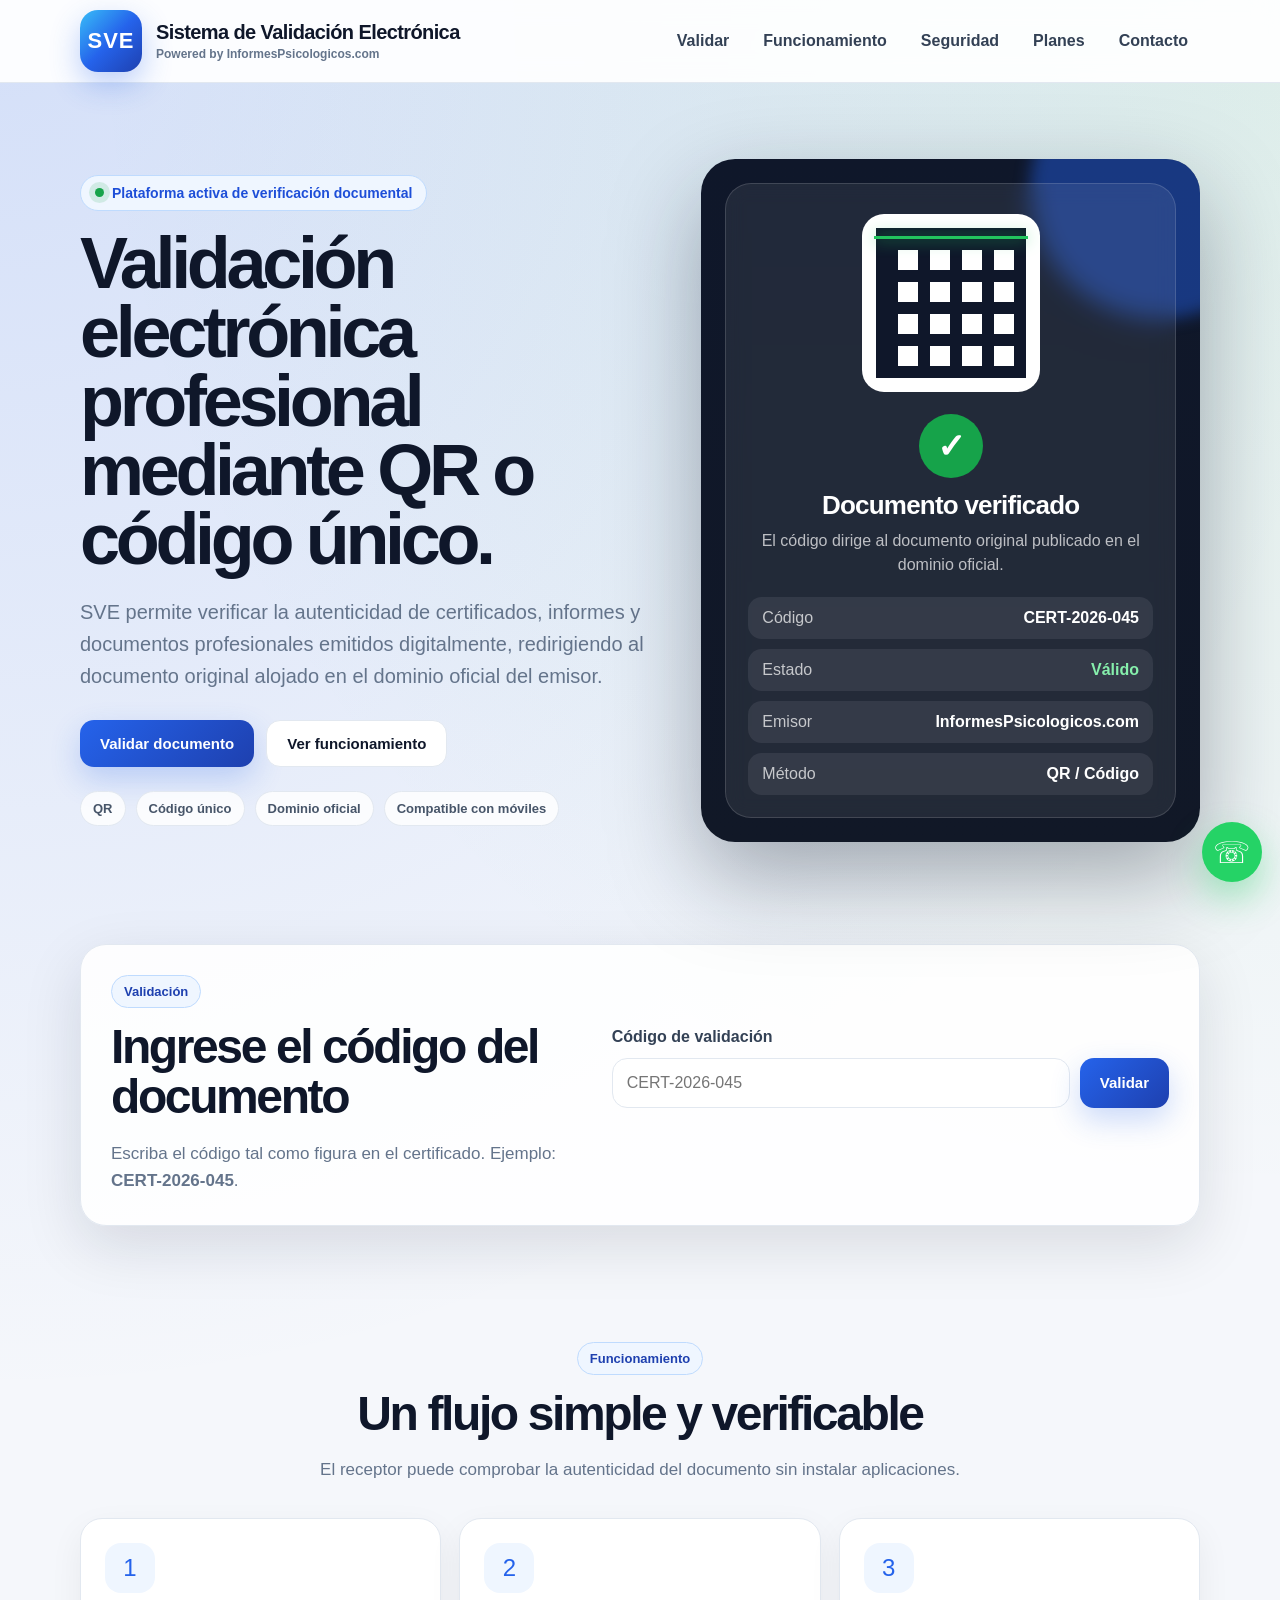
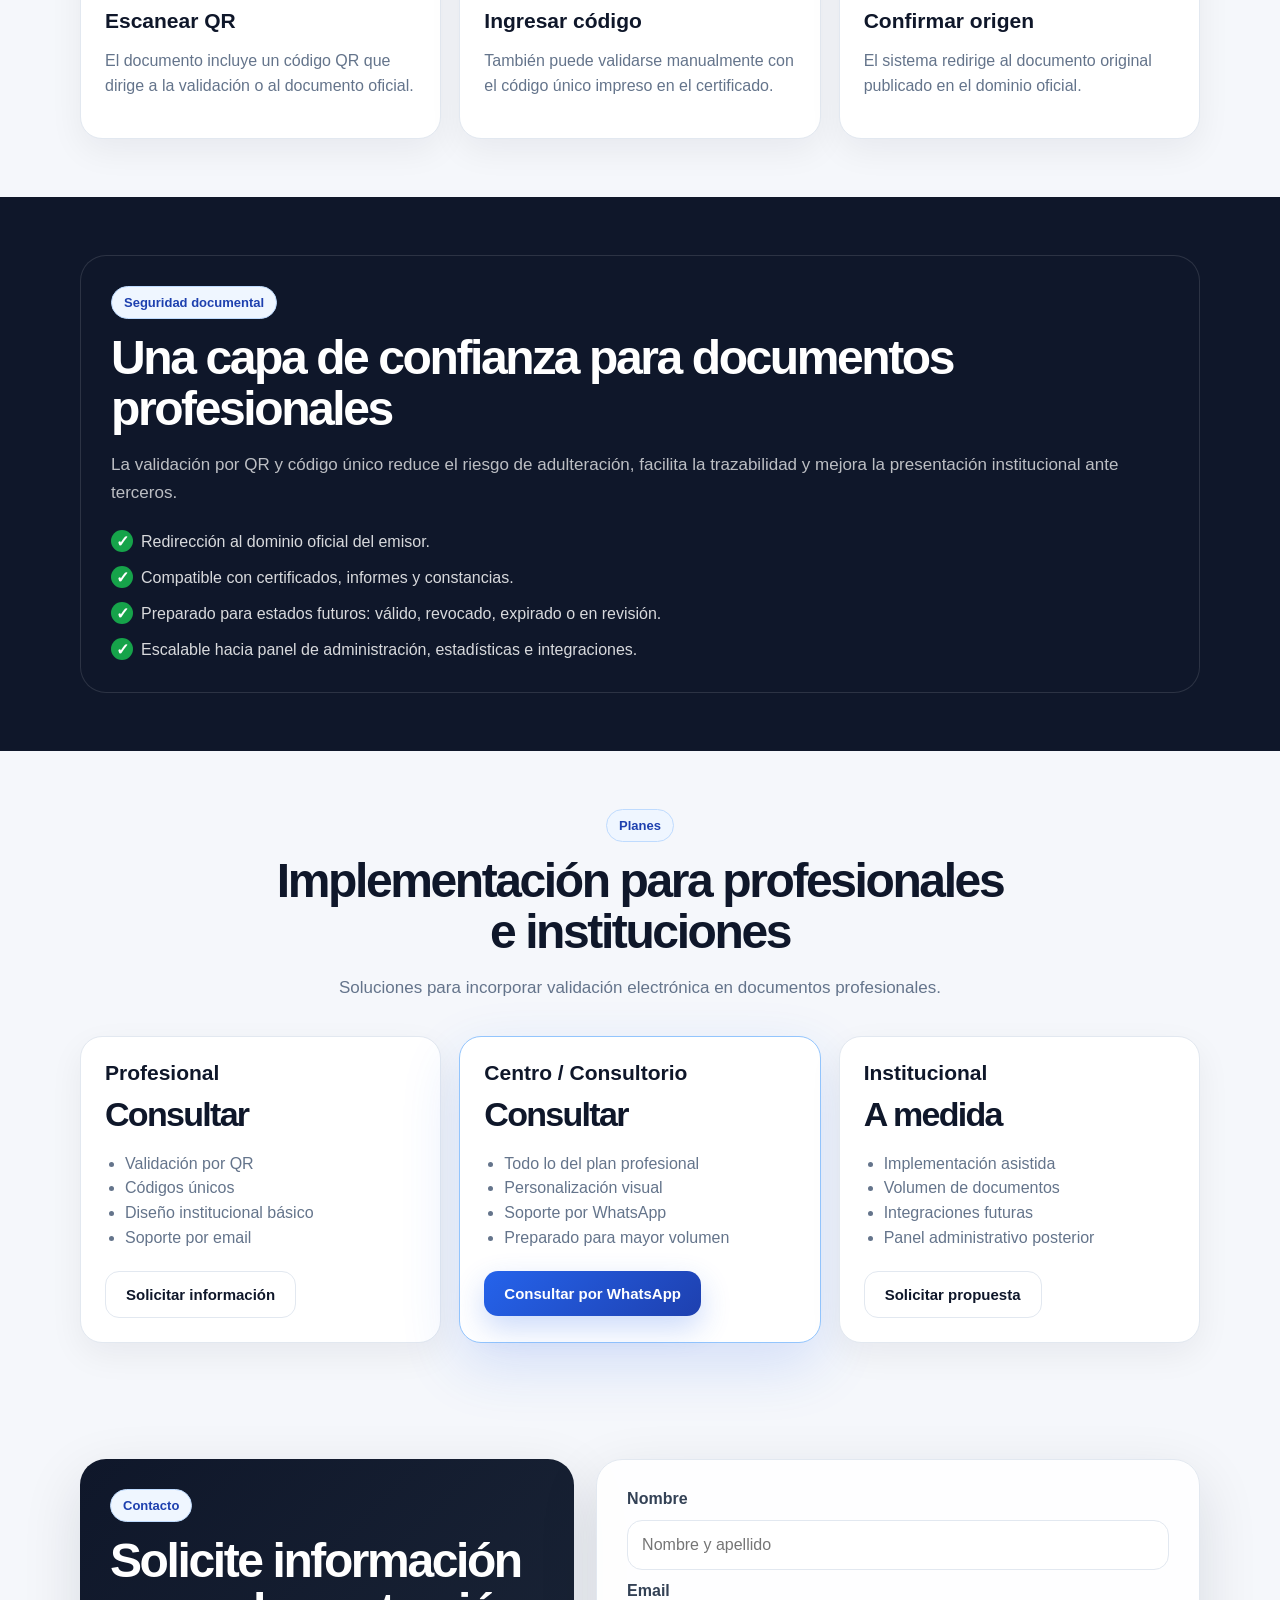
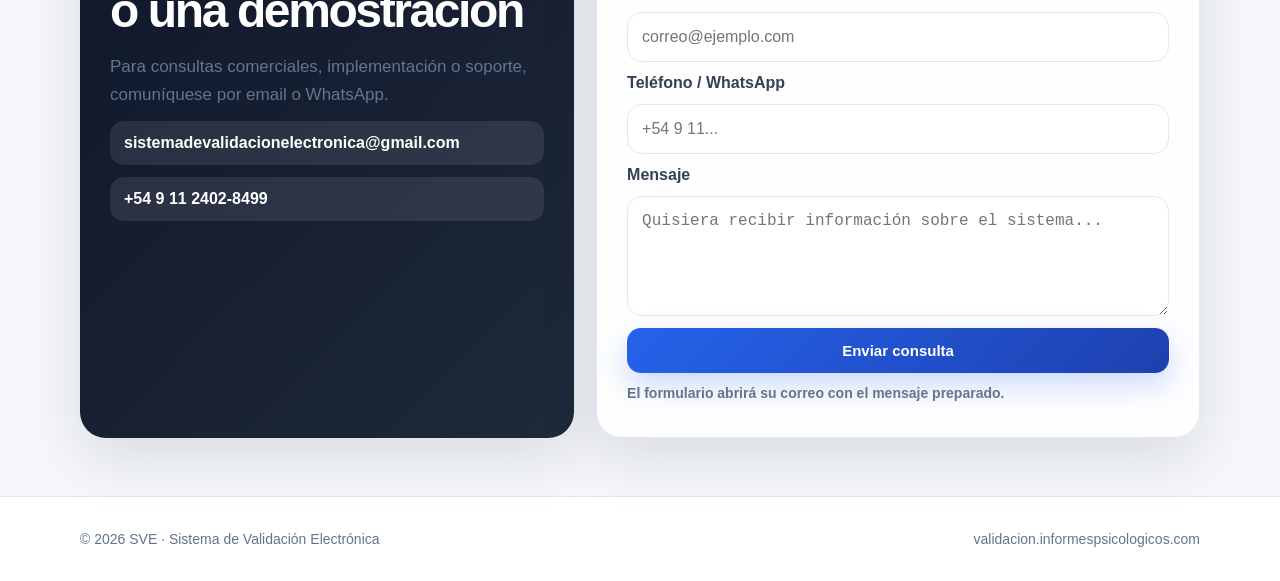
==== commit bc4c6ee3: "v3.1" ====
--- a/index.html
+++ b/index.html
@@ -5,88 +5,659 @@
   <meta name="viewport" content="width=device-width, initial-scale=1.0" />
 
   <title>SVE | Sistema de Validación Electrónica</title>
-  <meta name="description" content="Sistema profesional de validación electrónica de documentos mediante código QR o código único de verificación." />
-  <meta name="keywords" content="validación electrónica, certificados digitales, QR, documentos profesionales, SVE, verificación documental" />
-  <meta name="author" content="Sistema de Validación Electrónica" />
-  <meta name="robots" content="index, follow" />
-
-  <meta property="og:title" content="SVE | Sistema de Validación Electrónica" />
-  <meta property="og:description" content="Verificación segura de documentos profesionales mediante código QR o código único." />
-  <meta property="og:type" content="website" />
-  <meta property="og:url" content="https://validacion.informespsicologicos.com/" />
-  <meta property="og:image" content="https://validacion.informespsicologicos.com/assets/og-image.svg" />
-
-  <meta name="twitter:card" content="summary_large_image" />
-  <meta name="twitter:title" content="SVE | Sistema de Validación Electrónica" />
-  <meta name="twitter:description" content="Verificación segura de documentos profesionales mediante QR o código único." />
-  <meta name="twitter:image" content="https://validacion.informespsicologicos.com/assets/og-image.svg" />
-
+  <meta name="description" content="Sistema de Validación Electrónica para verificar certificados, informes y documentos mediante código QR o código único." />
   <link rel="canonical" href="https://validacion.informespsicologicos.com/" />
-  <link rel="icon" type="image/svg+xml" href="assets/favicon.svg" />
-  <link rel="apple-touch-icon" href="assets/apple-touch-icon.svg" />
-  <link rel="manifest" href="site.webmanifest" />
-  <link rel="stylesheet" href="style.css" />
-
-  <script type="application/ld+json">
-  {
-    "@context":"https://schema.org",
-    "@type":"SoftwareApplication",
-    "name":"SVE - Sistema de Validación Electrónica",
-    "applicationCategory":"BusinessApplication",
-    "operatingSystem":"Web",
-    "url":"https://validacion.informespsicologicos.com/",
-    "description":"Sistema profesional de validación electrónica de documentos mediante QR y código único.",
-    "publisher":{
-      "@type":"Organization",
-      "name":"Sistema de Validación Electrónica",
-      "email":"sistemadevalidacionelectronica@gmail.com"
-    }
-  }
-  </script>
+
+  <style>
+    :root {
+      --azul: #2563eb;
+      --azul2: #1e40af;
+      --verde: #16a34a;
+      --oscuro: #0f172a;
+      --gris: #64748b;
+      --borde: #e2e8f0;
+      --fondo: #f5f7fb;
+      --blanco: #ffffff;
+      --sombra: 0 20px 60px rgba(15,23,42,.12);
+    }
+
+    * {
+      box-sizing: border-box;
+    }
+
+    html {
+      scroll-behavior: smooth;
+    }
+
+    body {
+      margin: 0;
+      font-family: Arial, Helvetica, sans-serif;
+      background:
+        radial-gradient(circle at top left, rgba(37,99,235,.16), transparent 35%),
+        radial-gradient(circle at top right, rgba(22,163,74,.10), transparent 30%),
+        var(--fondo);
+      color: var(--oscuro);
+    }
+
+    a {
+      color: inherit;
+    }
+
+    .container {
+      width: min(1120px, calc(100% - 32px));
+      margin: 0 auto;
+    }
+
+    header {
+      background: rgba(255,255,255,.92);
+      border-bottom: 1px solid var(--borde);
+      position: sticky;
+      top: 0;
+      z-index: 50;
+      backdrop-filter: blur(12px);
+    }
+
+    .nav {
+      min-height: 82px;
+      display: flex;
+      align-items: center;
+      justify-content: space-between;
+      gap: 18px;
+    }
+
+    .brand {
+      display: flex;
+      align-items: center;
+      gap: 14px;
+      text-decoration: none;
+    }
+
+    .logo {
+      width: 62px;
+      height: 62px;
+      border-radius: 18px;
+      background: linear-gradient(135deg, #38bdf8, var(--azul), var(--azul2));
+      color: white;
+      display: flex;
+      align-items: center;
+      justify-content: center;
+      font-weight: 900;
+      font-size: 22px;
+      letter-spacing: 1px;
+      box-shadow: 0 12px 30px rgba(37,99,235,.30);
+      flex: 0 0 auto;
+    }
+
+    .brand-title {
+      display: flex;
+      flex-direction: column;
+      line-height: 1.15;
+    }
+
+    .brand-title strong {
+      font-size: 20px;
+      letter-spacing: -.03em;
+    }
+
+    .brand-title small {
+      margin-top: 4px;
+      color: var(--gris);
+      font-weight: 700;
+      font-size: 12px;
+    }
+
+    .menu {
+      display: flex;
+      gap: 10px;
+      align-items: center;
+    }
+
+    .menu a {
+      text-decoration: none;
+      font-weight: 800;
+      color: #334155;
+      padding: 10px 12px;
+      border-radius: 12px;
+    }
+
+    .menu a:hover {
+      background: #eff6ff;
+      color: var(--azul);
+    }
+
+    .btn {
+      display: inline-flex;
+      align-items: center;
+      justify-content: center;
+      border: none;
+      border-radius: 14px;
+      padding: 14px 20px;
+      font-weight: 900;
+      font-size: 15px;
+      cursor: pointer;
+      text-decoration: none;
+      transition: .2s ease;
+    }
+
+    .btn-primary {
+      background: linear-gradient(135deg, var(--azul), var(--azul2));
+      color: white;
+      box-shadow: 0 12px 30px rgba(37,99,235,.24);
+    }
+
+    .btn-primary:hover {
+      transform: translateY(-2px);
+    }
+
+    .btn-secondary {
+      background: white;
+      color: var(--oscuro);
+      border: 1px solid var(--borde);
+    }
+
+    .hero {
+      padding: 76px 0 44px;
+    }
+
+    .hero-grid {
+      display: grid;
+      grid-template-columns: 1.08fr .92fr;
+      gap: 36px;
+      align-items: center;
+    }
+
+    .tag {
+      display: inline-flex;
+      align-items: center;
+      gap: 8px;
+      background: #eff6ff;
+      color: #1d4ed8;
+      border: 1px solid #bfdbfe;
+      padding: 9px 14px;
+      border-radius: 999px;
+      font-weight: 900;
+      font-size: 14px;
+      margin-bottom: 18px;
+    }
+
+    .tag-dot {
+      width: 9px;
+      height: 9px;
+      border-radius: 999px;
+      background: var(--verde);
+      box-shadow: 0 0 0 6px rgba(22,163,74,.14);
+    }
+
+    h1 {
+      font-size: clamp(40px, 6vw, 72px);
+      line-height: .96;
+      letter-spacing: -.06em;
+      margin: 0 0 22px;
+    }
+
+    .lead {
+      font-size: 20px;
+      line-height: 1.6;
+      color: var(--gris);
+      margin: 0 0 28px;
+      max-width: 680px;
+    }
+
+    .hero-actions {
+      display: flex;
+      flex-wrap: wrap;
+      gap: 12px;
+      margin-bottom: 24px;
+    }
+
+    .chips {
+      display: flex;
+      flex-wrap: wrap;
+      gap: 10px;
+    }
+
+    .chips span {
+      background: rgba(255,255,255,.82);
+      border: 1px solid var(--borde);
+      color: #475569;
+      font-size: 13px;
+      font-weight: 800;
+      padding: 9px 12px;
+      border-radius: 999px;
+    }
+
+    .mockup {
+      background: linear-gradient(180deg, #0f172a, #111827);
+      color: white;
+      border-radius: 34px;
+      padding: 24px;
+      box-shadow: 0 35px 90px rgba(15,23,42,.34);
+      overflow: hidden;
+      position: relative;
+    }
+
+    .mockup::before {
+      content: "";
+      position: absolute;
+      right: -90px;
+      top: -100px;
+      width: 260px;
+      height: 260px;
+      background: rgba(37,99,235,.45);
+      border-radius: 50%;
+      filter: blur(8px);
+    }
+
+    .mock-inner {
+      position: relative;
+      background: rgba(255,255,255,.08);
+      border: 1px solid rgba(255,255,255,.14);
+      border-radius: 26px;
+      padding: 22px;
+      backdrop-filter: blur(10px);
+    }
+
+    .qr-box {
+      width: 178px;
+      height: 178px;
+      margin: 8px auto 22px;
+      border-radius: 22px;
+      background: white;
+      padding: 14px;
+      position: relative;
+      overflow: hidden;
+    }
+
+    .qr {
+      width: 100%;
+      height: 100%;
+      background:
+        linear-gradient(90deg, #0f172a 12px, transparent 12px) 0 0 / 32px 32px,
+        linear-gradient(#0f172a 12px, transparent 12px) 0 0 / 32px 32px,
+        #fff;
+      border: 10px solid #0f172a;
+    }
+
+    .scan {
+      position: absolute;
+      left: 12px;
+      right: 12px;
+      top: 22px;
+      height: 3px;
+      background: #22c55e;
+      box-shadow: 0 0 16px #22c55e;
+      animation: scan 2.3s infinite ease-in-out;
+    }
+
+    @keyframes scan {
+      0%, 100% { transform: translateY(0); }
+      50% { transform: translateY(124px); }
+    }
+
+    .verified {
+      text-align: center;
+      margin-bottom: 20px;
+    }
+
+    .verified-icon {
+      width: 64px;
+      height: 64px;
+      display: grid;
+      place-items: center;
+      border-radius: 999px;
+      background: var(--verde);
+      margin: 0 auto 12px;
+      font-weight: 900;
+      font-size: 34px;
+    }
+
+    .verified h3 {
+      font-size: 26px;
+      margin: 0 0 8px;
+      letter-spacing: -.03em;
+    }
+
+    .verified p {
+      color: rgba(255,255,255,.70);
+      line-height: 1.5;
+      margin: 0;
+    }
+
+    .rows {
+      display: grid;
+      gap: 10px;
+    }
+
+    .rows div {
+      display: flex;
+      justify-content: space-between;
+      gap: 12px;
+      background: rgba(255,255,255,.08);
+      padding: 12px 14px;
+      border-radius: 14px;
+      color: rgba(255,255,255,.72);
+    }
+
+    .rows strong {
+      color: white;
+      text-align: right;
+    }
+
+    section {
+      padding: 58px 0;
+    }
+
+    .card {
+      background: rgba(255,255,255,.90);
+      border: 1px solid var(--borde);
+      border-radius: 26px;
+      box-shadow: var(--sombra);
+      padding: 30px;
+    }
+
+    .validator-card {
+      display: grid;
+      grid-template-columns: .92fr 1.08fr;
+      gap: 26px;
+      align-items: center;
+    }
+
+    .section-label {
+      display: inline-block;
+      background: #eff6ff;
+      color: var(--azul2);
+      border: 1px solid #bfdbfe;
+      padding: 8px 12px;
+      border-radius: 999px;
+      font-weight: 900;
+      font-size: 13px;
+      margin-bottom: 14px;
+    }
+
+    h2 {
+      font-size: clamp(30px, 4vw, 48px);
+      line-height: 1.05;
+      letter-spacing: -.05em;
+      margin: 0 0 14px;
+    }
+
+    .muted {
+      color: var(--gris);
+      line-height: 1.62;
+      font-size: 17px;
+      margin-bottom: 0;
+    }
+
+    form {
+      display: grid;
+      gap: 12px;
+    }
+
+    label {
+      font-weight: 900;
+      color: #334155;
+    }
+
+    input, textarea {
+      width: 100%;
+      border: 1px solid var(--borde);
+      border-radius: 15px;
+      padding: 15px 14px;
+      font-size: 16px;
+      outline: none;
+      background: white;
+    }
+
+    input:focus, textarea:focus {
+      border-color: var(--azul);
+      box-shadow: 0 0 0 4px rgba(37,99,235,.12);
+    }
+
+    .input-row {
+      display: flex;
+      gap: 10px;
+    }
+
+    .message {
+      min-height: 22px;
+      margin: 0;
+      font-size: 14px;
+      font-weight: 800;
+      color: var(--gris);
+    }
+
+    .message.error {
+      color: #dc2626;
+    }
+
+    .message.ok {
+      color: var(--verde);
+    }
+
+    .grid-3 {
+      display: grid;
+      grid-template-columns: repeat(3, 1fr);
+      gap: 18px;
+    }
+
+    .mini-card {
+      background: white;
+      border: 1px solid var(--borde);
+      border-radius: 22px;
+      padding: 24px;
+      box-shadow: 0 12px 34px rgba(15,23,42,.06);
+    }
+
+    .mini-icon {
+      width: 50px;
+      height: 50px;
+      border-radius: 16px;
+      display: grid;
+      place-items: center;
+      background: #eff6ff;
+      color: var(--azul);
+      font-size: 24px;
+      margin-bottom: 16px;
+    }
+
+    .mini-card h3 {
+      margin: 0 0 10px;
+      font-size: 21px;
+    }
+
+    .mini-card p, .mini-card li {
+      color: var(--gris);
+      line-height: 1.55;
+    }
+
+    .dark {
+      background: #0f172a;
+      color: white;
+    }
+
+    .dark .muted {
+      color: rgba(255,255,255,.72);
+    }
+
+    .check-list {
+      list-style: none;
+      padding: 0;
+      margin: 24px 0 0;
+      display: grid;
+      gap: 12px;
+    }
+
+    .check-list li {
+      line-height: 1.5;
+      color: rgba(255,255,255,.84);
+    }
+
+    .check-list li::before {
+      content: "✓";
+      display: inline-grid;
+      place-items: center;
+      width: 22px;
+      height: 22px;
+      border-radius: 999px;
+      margin-right: 8px;
+      background: var(--verde);
+      color: white;
+      font-weight: 900;
+    }
+
+    .price {
+      font-size: 34px;
+      font-weight: 900;
+      letter-spacing: -.05em;
+      margin: 8px 0 18px;
+    }
+
+    .mini-card ul {
+      margin: 0 0 20px;
+      padding-left: 20px;
+    }
+
+    .contact-grid {
+      display: grid;
+      grid-template-columns: .9fr 1.1fr;
+      gap: 22px;
+    }
+
+    .contact-box {
+      background: linear-gradient(135deg, #0f172a, #1e293b);
+      color: white;
+      border-radius: 26px;
+      padding: 30px;
+      box-shadow: var(--sombra);
+    }
+
+    .contact-box a {
+      display: block;
+      text-decoration: none;
+      font-weight: 900;
+      padding: 13px 14px;
+      background: rgba(255,255,255,.09);
+      border-radius: 14px;
+      margin-top: 12px;
+    }
+
+    textarea {
+      min-height: 120px;
+      resize: vertical;
+    }
+
+    footer {
+      background: white;
+      border-top: 1px solid var(--borde);
+      padding: 34px 0;
+      color: var(--gris);
+    }
+
+    .footer-row {
+      display: flex;
+      justify-content: space-between;
+      gap: 16px;
+      flex-wrap: wrap;
+      font-size: 14px;
+    }
+
+    .wa {
+      position: fixed;
+      right: 18px;
+      bottom: 18px;
+      width: 60px;
+      height: 60px;
+      border-radius: 999px;
+      background: #25D366;
+      color: white;
+      display: grid;
+      place-items: center;
+      text-decoration: none;
+      font-size: 30px;
+      box-shadow: 0 16px 36px rgba(37,211,102,.38);
+      z-index: 100;
+    }
+
+    @media (max-width: 900px) {
+      .menu {
+        display: none;
+      }
+
+      .hero-grid,
+      .validator-card,
+      .contact-grid {
+        grid-template-columns: 1fr;
+      }
+
+      .grid-3 {
+        grid-template-columns: 1fr;
+      }
+
+      .input-row {
+        flex-direction: column;
+      }
+
+      .hero {
+        padding-top: 48px;
+      }
+
+      h1 {
+        font-size: 42px;
+      }
+    }
+
+    @media (max-width: 520px) {
+      .brand-title strong {
+        font-size: 16px;
+      }
+
+      .brand-title small {
+        font-size: 11px;
+      }
+
+      .logo {
+        width: 54px;
+        height: 54px;
+        font-size: 19px;
+      }
+
+      .card {
+        padding: 22px;
+      }
+    }
+  </style>
 </head>
 
 <body>
-  <div class="site-bg" aria-hidden="true"></div>
-
-  <header class="header" id="top">
+  <header>
     <div class="container nav">
-      <a class="brand" href="#top" aria-label="Inicio SVE">
-        <img class="brand-logo" src="assets/logo-sve.svg" alt="Logo SVE" />
-        <span>
+      <a class="brand" href="#inicio">
+        <div class="logo">SVE</div>
+        <div class="brand-title">
           <strong>Sistema de Validación Electrónica</strong>
           <small>Powered by InformesPsicologicos.com</small>
-        </span>
+        </div>
       </a>
 
-      <button class="menu-toggle" id="menuToggle" aria-label="Abrir menú" aria-expanded="false">
-        <span></span><span></span><span></span>
-      </button>
-
-      <nav class="nav-links" id="navLinks" aria-label="Navegación principal">
+      <nav class="menu">
         <a href="#validar">Validar</a>
+        <a href="#funcionamiento">Funcionamiento</a>
         <a href="#seguridad">Seguridad</a>
         <a href="#planes">Planes</a>
-        <a href="#faq">FAQ</a>
-        <a class="nav-cta" href="#contacto">Contacto</a>
+        <a href="#contacto">Contacto</a>
       </nav>
     </div>
   </header>
 
-  <main>
-    <section class="hero section">
+  <main id="inicio">
+    <section class="hero">
       <div class="container hero-grid">
-        <div class="hero-copy reveal">
-          <div class="eyebrow">
-            <span class="pulse-dot"></span>
-            Plataforma activa de verificación documental
-          </div>
-
+        <div>
+          <div class="tag"><span class="tag-dot"></span> Plataforma activa de verificación documental</div>
           <h1>Validación electrónica profesional mediante QR o código único.</h1>
-
           <p class="lead">
-            SVE permite verificar la autenticidad de certificados, informes y documentos
-            profesionales emitidos digitalmente, redirigiendo al documento original alojado
-            en el dominio oficial del emisor.
+            SVE permite verificar la autenticidad de certificados, informes y documentos profesionales emitidos digitalmente,
+            redirigiendo al documento original alojado en el dominio oficial del emisor.
           </p>
 
           <div class="hero-actions">
@@ -94,123 +665,98 @@
             <a class="btn btn-secondary" href="#funcionamiento">Ver funcionamiento</a>
           </div>
 
-          <div class="trust-row" aria-label="Características principales">
+          <div class="chips">
             <span>QR</span>
             <span>Código único</span>
             <span>Dominio oficial</span>
-            <span>Mobile ready</span>
+            <span>Compatible con móviles</span>
           </div>
         </div>
 
-        <div class="hero-visual reveal">
-          <div class="glass-device">
-            <div class="device-top">
-              <span></span><span></span><span></span>
+        <aside class="mockup">
+          <div class="mock-inner">
+            <div class="qr-box">
+              <div class="qr"></div>
+              <div class="scan"></div>
             </div>
 
-            <div class="scan-card">
-              <div class="qr-shell">
-                <img src="assets/qr-demo.svg" alt="Código QR demostrativo" />
-                <div class="scan-line"></div>
-              </div>
-
-              <div class="verified-badge">
-                <span>✓</span>
-                Documento verificado
-              </div>
-
-              <div class="verify-table">
-                <div><span>Código</span><strong>CERT-2026-045</strong></div>
-                <div><span>Estado</span><strong class="ok">Válido</strong></div>
-                <div><span>Emisor</span><strong>InformesPsicologicos.com</strong></div>
-                <div><span>Método</span><strong>QR / Código</strong></div>
-              </div>
+            <div class="verified">
+              <div class="verified-icon">✓</div>
+              <h3>Documento verificado</h3>
+              <p>El código dirige al documento original publicado en el dominio oficial.</p>
+            </div>
+
+            <div class="rows">
+              <div><span>Código</span><strong>CERT-2026-045</strong></div>
+              <div><span>Estado</span><strong style="color:#86efac;">Válido</strong></div>
+              <div><span>Emisor</span><strong>InformesPsicologicos.com</strong></div>
+              <div><span>Método</span><strong>QR / Código</strong></div>
             </div>
           </div>
-        </div>
+        </aside>
       </div>
     </section>
 
-    <section class="validator-section section" id="validar">
+    <section id="validar">
       <div class="container">
-        <div class="validator-card reveal">
-          <div class="validator-copy">
-            <span class="section-kicker">Validación</span>
+        <div class="card validator-card">
+          <div>
+            <span class="section-label">Validación</span>
             <h2>Ingrese el código del documento</h2>
-            <p>
-              Escriba el código exactamente como figura en el certificado.
-              El sistema acepta formatos como <strong>CERT-2026-045</strong>,
-              <strong>cert-2026-045</strong> o <strong>CERT 2026 045</strong>.
+            <p class="muted">
+              Escriba el código tal como figura en el certificado.
+              Ejemplo: <strong>CERT-2026-045</strong>.
             </p>
           </div>
 
-          <form class="validator-form" id="validatorForm" novalidate>
+          <form id="validatorForm">
             <label for="certCode">Código de validación</label>
-            <div class="input-action">
-              <input
-                id="certCode"
-                name="certCode"
-                type="text"
-                inputmode="text"
-                autocomplete="off"
-                placeholder="CERT-2026-045"
-                aria-describedby="validatorMessage"
-              />
+            <div class="input-row">
+              <input id="certCode" type="text" placeholder="CERT-2026-045" autocomplete="off">
               <button class="btn btn-primary" type="submit">Validar</button>
             </div>
-            <p id="validatorMessage" class="form-message" role="status"></p>
-
-            <div class="validation-preview" id="validationPreview" hidden>
-              <div class="preview-icon">✓</div>
-              <div>
-                <strong>Código reconocido</strong>
-                <span id="previewCode"></span>
-              </div>
-            </div>
+            <p id="validatorMessage" class="message"></p>
           </form>
         </div>
       </div>
     </section>
 
-    <section class="section" id="funcionamiento">
+    <section id="funcionamiento">
       <div class="container">
-        <div class="section-head reveal">
-          <span class="section-kicker">Funcionamiento</span>
-          <h2>Un flujo simple, claro y verificable.</h2>
-          <p>El receptor puede comprobar la autenticidad del documento sin instalar aplicaciones ni crear una cuenta.</p>
+        <div style="text-align:center;max-width:760px;margin:0 auto 34px;">
+          <span class="section-label">Funcionamiento</span>
+          <h2>Un flujo simple y verificable</h2>
+          <p class="muted">El receptor puede comprobar la autenticidad del documento sin instalar aplicaciones.</p>
         </div>
 
-        <div class="steps">
-          <article class="step-card reveal">
-            <span class="step-number">01</span>
-            <img src="assets/icon-qr.svg" alt="" />
+        <div class="grid-3">
+          <article class="mini-card">
+            <div class="mini-icon">1</div>
             <h3>Escanear QR</h3>
-            <p>El documento incluye un QR que dirige al sistema o al documento oficial de validación.</p>
+            <p>El documento incluye un código QR que dirige a la validación o al documento oficial.</p>
           </article>
 
-          <article class="step-card reveal">
-            <span class="step-number">02</span>
-            <img src="assets/icon-code.svg" alt="" />
+          <article class="mini-card">
+            <div class="mini-icon">2</div>
             <h3>Ingresar código</h3>
-            <p>También puede validarse manualmente con el código único impreso en el documento.</p>
+            <p>También puede validarse manualmente con el código único impreso en el certificado.</p>
           </article>
 
-          <article class="step-card reveal">
-            <span class="step-number">03</span>
-            <img src="assets/icon-check.svg" alt="" />
+          <article class="mini-card">
+            <div class="mini-icon">3</div>
             <h3>Confirmar origen</h3>
-            <p>SVE redirige al documento original publicado bajo el dominio oficial correspondiente.</p>
+            <p>El sistema redirige al documento original publicado en el dominio oficial.</p>
           </article>
         </div>
       </div>
     </section>
 
-    <section class="section security" id="seguridad">
-      <div class="container security-grid">
-        <div class="security-copy reveal">
-          <span class="section-kicker">Seguridad documental</span>
-          <h2>Una capa de confianza para documentos profesionales.</h2>
-          <p>
+    <section id="seguridad" class="dark">
+      <div class="container">
+        <div class="card dark" style="box-shadow:none;border-color:rgba(255,255,255,.12);">
+          <span class="section-label">Seguridad documental</span>
+          <h2>Una capa de confianza para documentos profesionales</h2>
+          <p class="muted">
             La validación por QR y código único reduce el riesgo de adulteración,
             facilita la trazabilidad y mejora la presentación institucional ante terceros.
           </p>
@@ -222,33 +768,21 @@
             <li>Escalable hacia panel de administración, estadísticas e integraciones.</li>
           </ul>
         </div>
-
-        <div class="security-panel reveal">
-          <div class="terminal-head">
-            <span></span><span></span><span></span>
-          </div>
-          <pre><code>REQUEST /validar
-CODE: CERT-2026-045
-FORMAT: OK
-TARGET:
-https://www.informespsicologicos.com/cert-2026-045
-STATUS: REDIRECT_READY</code></pre>
-        </div>
       </div>
     </section>
 
-    <section class="section" id="planes">
+    <section id="planes">
       <div class="container">
-        <div class="section-head reveal">
-          <span class="section-kicker">Planes</span>
-          <h2>Implementación para profesionales e instituciones.</h2>
-          <p>Planes flexibles para incorporar validación electrónica en documentos profesionales.</p>
+        <div style="text-align:center;max-width:760px;margin:0 auto 34px;">
+          <span class="section-label">Planes</span>
+          <h2>Implementación para profesionales e instituciones</h2>
+          <p class="muted">Soluciones para incorporar validación electrónica en documentos profesionales.</p>
         </div>
 
-        <div class="pricing-grid">
-          <article class="price-card reveal">
+        <div class="grid-3">
+          <article class="mini-card">
             <h3>Profesional</h3>
-            <p class="price">Consultar</p>
+            <div class="price">Consultar</div>
             <ul>
               <li>Validación por QR</li>
               <li>Códigos únicos</li>
@@ -258,27 +792,26 @@
             <a class="btn btn-secondary" href="mailto:sistemadevalidacionelectronica@gmail.com?subject=Consulta%20Plan%20Profesional%20SVE">Solicitar información</a>
           </article>
 
-          <article class="price-card featured reveal">
-            <div class="popular">Recomendado</div>
+          <article class="mini-card" style="border-color:#93c5fd;box-shadow:0 22px 60px rgba(37,99,235,.16);">
             <h3>Centro / Consultorio</h3>
-            <p class="price">Consultar</p>
+            <div class="price">Consultar</div>
             <ul>
               <li>Todo lo del plan profesional</li>
               <li>Personalización visual</li>
               <li>Soporte por WhatsApp</li>
               <li>Preparado para mayor volumen</li>
             </ul>
-            <a class="btn btn-primary" href="https://wa.me/5491124028499?text=Hola.%20Quisiera%20informaci%C3%B3n%20sobre%20SVE%20-%20Sistema%20de%20Validaci%C3%B3n%20Electr%C3%B3nica." target="_blank" rel="noopener">Consultar por WhatsApp</a>
+            <a class="btn btn-primary" href="https://wa.me/5491124028499?text=Hola.%20Quisiera%20informaci%C3%B3n%20sobre%20SVE%20-%20Sistema%20de%20Validaci%C3%B3n%20Electr%C3%B3nica." target="_blank">Consultar por WhatsApp</a>
           </article>
 
-          <article class="price-card reveal">
+          <article class="mini-card">
             <h3>Institucional</h3>
-            <p class="price">A medida</p>
+            <div class="price">A medida</div>
             <ul>
               <li>Implementación asistida</li>
               <li>Volumen de documentos</li>
               <li>Integraciones futuras</li>
-              <li>Panel administrativo en etapa posterior</li>
+              <li>Panel administrativo posterior</li>
             </ul>
             <a class="btn btn-secondary" href="mailto:sistemadevalidacionelectronica@gmail.com?subject=Consulta%20Plan%20Institucional%20SVE">Solicitar propuesta</a>
           </article>
@@ -286,101 +819,111 @@
       </div>
     </section>
 
-    <section class="section faq" id="faq">
-      <div class="container">
-        <div class="section-head reveal">
-          <span class="section-kicker">Preguntas frecuentes</span>
-          <h2>Información clave del sistema.</h2>
+    <section id="contacto">
+      <div class="container contact-grid">
+        <div class="contact-box">
+          <span class="section-label">Contacto</span>
+          <h2>Solicite información o una demostración</h2>
+          <p class="muted">Para consultas comerciales, implementación o soporte, comuníquese por email o WhatsApp.</p>
+          <a href="mailto:sistemadevalidacionelectronica@gmail.com">sistemadevalidacionelectronica@gmail.com</a>
+          <a href="https://wa.me/5491124028499" target="_blank">+54 9 11 2402-8499</a>
         </div>
 
-        <div class="faq-list reveal">
-          <details open>
-            <summary>¿Dónde se alojan los certificados actuales?</summary>
-            <p>Los certificados existentes continúan alojados en www.informespsicologicos.com/cert-2026-xxx. SVE funciona como capa de validación y redirección.</p>
-          </details>
-
-          <details>
-            <summary>¿El sistema necesita base de datos?</summary>
-            <p>La V3 no requiere base de datos: valida el formato del código y redirige al documento oficial. En una etapa posterior puede incorporarse base de datos para estados, auditoría y estadísticas.</p>
-          </details>
-
-          <details>
-            <summary>¿El formulario ya envía correos automáticamente?</summary>
-            <p>Actualmente abre el correo del usuario con el mensaje preparado. Luego puede conectarse a EmailJS, FormSubmit, Google Forms o un backend propio.</p>
-          </details>
-
-          <details>
-            <summary>¿Se puede agregar Mercado Pago?</summary>
-            <p>Sí. La sección de planes ya está preparada para incorporar botones de pago o enlaces de checkout.</p>
-          </details>
+        <div class="card">
+          <form id="contactForm">
+            <label for="name">Nombre</label>
+            <input id="name" type="text" placeholder="Nombre y apellido" required>
+
+            <label for="email">Email</label>
+            <input id="email" type="email" placeholder="correo@ejemplo.com" required>
+
+            <label for="phone">Teléfono / WhatsApp</label>
+            <input id="phone" type="text" placeholder="+54 9 11...">
+
+            <label for="message">Mensaje</label>
+            <textarea id="message" placeholder="Quisiera recibir información sobre el sistema..." required></textarea>
+
+            <button class="btn btn-primary" type="submit">Enviar consulta</button>
+            <p id="contactMessage" class="message">El formulario abrirá su correo con el mensaje preparado.</p>
+          </form>
         </div>
       </div>
     </section>
-
-    <section class="section contact" id="contacto">
-      <div class="container contact-grid">
-        <div class="contact-copy reveal">
-          <span class="section-kicker">Contacto</span>
-          <h2>Solicite información o una demostración.</h2>
-          <p>
-            Para consultas comerciales, implementación o soporte, comuníquese por email o WhatsApp.
-          </p>
-
-          <div class="contact-links">
-            <a href="mailto:sistemadevalidacionelectronica@gmail.com">sistemadevalidacionelectronica@gmail.com</a>
-            <a href="https://wa.me/5491124028499" target="_blank" rel="noopener">+54 9 11 2402-8499</a>
-          </div>
-        </div>
-
-        <form class="contact-form reveal" id="contactForm" novalidate>
-          <label for="name">Nombre</label>
-          <input id="name" name="name" type="text" placeholder="Nombre y apellido" required />
-
-          <label for="email">Email</label>
-          <input id="email" name="email" type="email" placeholder="correo@ejemplo.com" required />
-
-          <label for="phone">Teléfono / WhatsApp</label>
-          <input id="phone" name="phone" type="text" placeholder="+54 9 11..." />
-
-          <label for="message">Mensaje</label>
-          <textarea id="message" name="message" placeholder="Quisiera recibir información sobre el sistema..." required></textarea>
-
-          <button class="btn btn-primary" type="submit">Enviar consulta</button>
-          <p id="contactMessage" class="form-message">El formulario abrirá su correo con el mensaje preparado.</p>
-        </form>
-      </div>
-    </section>
   </main>
 
-  <footer class="footer">
-    <div class="container footer-grid">
-      <div>
-        <a class="brand footer-brand" href="#top">
-          <img class="brand-logo" src="assets/logo-sve.svg" alt="Logo SVE" />
-          <span>
-            <strong>Sistema de Validación Electrónica</strong>
-            <small>Verificación documental profesional</small>
-          </span>
-        </a>
-      </div>
-
-      <div class="footer-links">
-        <a href="#validar">Validar</a>
-        <a href="#planes">Planes</a>
-        <a href="#contacto">Contacto</a>
-      </div>
-    </div>
-
-    <div class="container footer-bottom">
+  <footer>
+    <div class="container footer-row">
       <span>© 2026 SVE · Sistema de Validación Electrónica</span>
       <span>validacion.informespsicologicos.com</span>
     </div>
   </footer>
 
-  <a class="whatsapp-float" href="https://wa.me/5491124028499?text=Hola.%20Quisiera%20informaci%C3%B3n%20sobre%20SVE%20-%20Sistema%20de%20Validaci%C3%B3n%20Electr%C3%B3nica." target="_blank" rel="noopener" aria-label="Contactar por WhatsApp">
-    <img src="assets/icon-whatsapp.svg" alt="" />
-  </a>
-
-  <script src="script.js"></script>
+  <a class="wa" href="https://wa.me/5491124028499?text=Hola.%20Quisiera%20informaci%C3%B3n%20sobre%20SVE%20-%20Sistema%20de%20Validaci%C3%B3n%20Electr%C3%B3nica." target="_blank" aria-label="WhatsApp">☏</a>
+
+  <script>
+    const CERT_DOMAIN = "https://www.informespsicologicos.com";
+    const CONTACT_EMAIL = "sistemadevalidacionelectronica@gmail.com";
+
+    function normalizeCode(value) {
+      const clean = value.trim().toUpperCase();
+      const match = clean.match(/^CERT[\\s-]?(\\d{4})[\\s-]?(\\d{3})$/);
+      if (!match) return null;
+      return `CERT-${match[1]}-${match[2]}`;
+    }
+
+    const validatorForm = document.getElementById("validatorForm");
+    const certCode = document.getElementById("certCode");
+    const validatorMessage = document.getElementById("validatorMessage");
+
+    validatorForm.addEventListener("submit", function(e) {
+      e.preventDefault();
+
+      const code = normalizeCode(certCode.value);
+
+      if (!code) {
+        validatorMessage.textContent = "Formato inválido. Use un código como CERT-2026-045.";
+        validatorMessage.className = "message error";
+        return;
+      }
+
+      validatorMessage.textContent = "Código válido. Redirigiendo al documento oficial...";
+      validatorMessage.className = "message ok";
+
+      setTimeout(function() {
+        window.location.href = CERT_DOMAIN + "/" + code.toLowerCase();
+      }, 700);
+    });
+
+    const contactForm = document.getElementById("contactForm");
+    const contactMessage = document.getElementById("contactMessage");
+
+    contactForm.addEventListener("submit", function(e) {
+      e.preventDefault();
+
+      const name = document.getElementById("name").value.trim();
+      const email = document.getElementById("email").value.trim();
+      const phone = document.getElementById("phone").value.trim();
+      const message = document.getElementById("message").value.trim();
+
+      if (!name || !email || !message) {
+        contactMessage.textContent = "Complete nombre, email y mensaje.";
+        contactMessage.className = "message error";
+        return;
+      }
+
+      const subject = encodeURIComponent("Consulta - SVE Sistema de Validación Electrónica");
+      const body = encodeURIComponent(
+        "Nombre: " + name + "\\n" +
+        "Email: " + email + "\\n" +
+        "Teléfono / WhatsApp: " + phone + "\\n\\n" +
+        "Mensaje:\\n" + message
+      );
+
+      contactMessage.textContent = "Abriendo su correo...";
+      contactMessage.className = "message ok";
+
+      window.location.href = "mailto:" + CONTACT_EMAIL + "?subject=" + subject + "&body=" + body;
+    });
+  </script>
 </body>
 </html>
